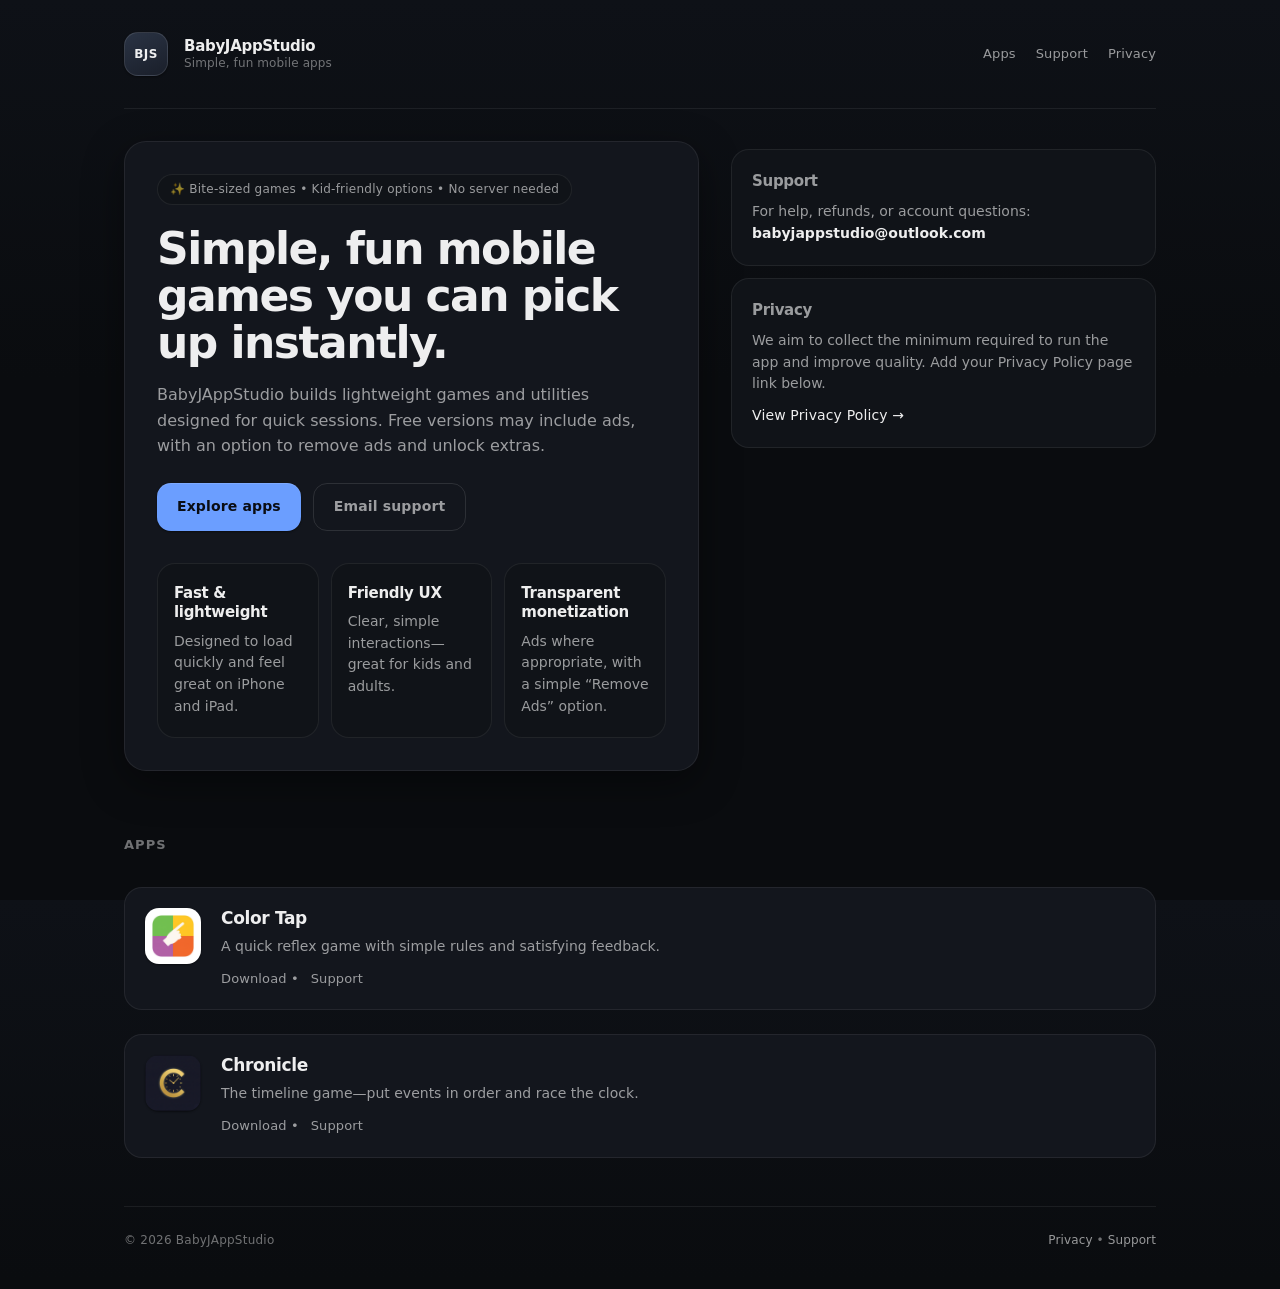
==== index.html @ b43e343b "replace home links" ====
<!doctype html>
<html lang="en">

<head>
  <!-- Google tag (gtag.js) -->
  <script async src="https://www.googletagmanager.com/gtag/js?id=G-9J7CSGJSFK"></script>
  <script>
    window.dataLayer = window.dataLayer || [];
    function gtag() { dataLayer.push(arguments); }
    gtag('js', new Date());

    gtag('config', 'G-9J7CSGJSFK');
  </script>
  <meta charset="utf-8" />
  <meta name="viewport" content="width=device-width, initial-scale=1" />
  <title>BabyJAppStudio — Simple, fun mobile games</title>
  <meta name="description"
    content="BabyJAppStudio builds simple, fun iOS games and utilities. Play, learn, and enjoy bite-sized experiences." />

  <!-- Open Graph -->
  <meta property="og:title" content="BabyJAppStudio — Simple, fun iOS games" />
  <meta property="og:description" content="Simple, fun iOS games and utilities." />
  <meta property="og:type" content="website" />

  <link rel="stylesheet" href="site.css" />
</head>

<body>
  <div class="container">
    <header>

      <a href="https://babyjappstudio.com/" class="brand">
        <div class="logo">BJS</div>
        <div>
          <div>BabyJAppStudio</div>
          <div class="small">Simple, fun mobile apps</div>
        </div>
      </a>

      <nav>
        <a href="#apps">Apps</a>
        <a href="mailto:babyjappstudio@outlook.com">Support</a>
        <a href="https://babyjappstudio.com/privacy">Privacy</a>
      </nav>
    </header>

    <main class="hero">
      <div class="hero-card">
        <div class="pill">✨ Bite-sized games • Kid-friendly options • No server needed</div>
        <h1>Simple, fun mobile games you can pick up instantly.</h1>
        <p class="subtitle">
          BabyJAppStudio builds lightweight games and utilities designed for quick sessions.
          Free versions may include ads, with an option to remove ads and unlock extras.
        </p>

        <div class="cta-row">
          <!-- Replace with your App Store developer page or a specific app link -->
          <a class="btn primary" href="#apps">Explore apps</a>
          <a class="btn" href="mailto:babyjappstudio@outlook.com">Email support</a>
        </div>

        <div class="grid" aria-label="features">
          <div class="feature">
            <h3>Fast & lightweight</h3>
            <p>Designed to load quickly and feel great on iPhone and iPad.</p>
          </div>
          <div class="feature">
            <h3>Friendly UX</h3>
            <p>Clear, simple interactions—great for kids and adults.</p>
          </div>
          <div class="feature">
            <h3>Transparent monetization</h3>
            <p>Ads where appropriate, with a simple “Remove Ads” option.</p>
          </div>
        </div>
      </div>

      <div class="side">
        <div class="mini-card" id="support">
          <h2>Support</h2>
          <p>
            For help, refunds, or account questions:
            <br />
            <a href="mailto:babyjappstudio@outlook.com"><strong>babyjappstudio@outlook.com</strong></a>
          </p>
        </div>

        <div class="mini-card" id="privacy">
          <h2>Privacy</h2>
          <p>
            We aim to collect the minimum required to run the app and improve quality.
            Add your Privacy Policy page link below.
          </p>
          <p class="small" style="margin-top:10px;">
            <a href="https://babyjappstudio.com/privacy">View Privacy Policy →</a>
          </p>
        </div>
      </div>
    </main>

    <section class="apps" id="apps">
      <h2>Apps</h2>

      <div class="app-list">
        <!-- Duplicate these blocks for each app -->
        <a href="apps/color-tap.html" class="app-link" aria-label="Color Tap — view app and download">
          <div class="app">
            <img class="app-icon" src="assets/images/color-tap-icon.png" alt="Color Tap app icon" />
            <div>
              <h3>Color Tap</h3>
              <p>A quick reflex game with simple rules and satisfying feedback.</p>
              <div class="links">
                Download <span>•</span> <a href="mailto:babyjappstudio@outlook.com">Support</a>
              </div>
            </div>
          </div>
        </a>
        <a href="apps/chronicle.html" class="app-link" aria-label="Chronicle — view app and download">
          <div class="app">
            <img class="app-icon" src="assets/images/chronicle-icon.png" alt="Chronicle app icon" />
            <div>
              <h3>Chronicle</h3>
              <p>The timeline game—put events in order and race the clock.</p>
              <div class="links">
                Download <span>•</span> <a href="mailto:babyjappstudio@outlook.com">Support</a>
              </div>
            </div>
          </div>
        </a>
    </section>

    <footer>
      <div>© <span id="year"></span> BabyJAppStudio</div>
      <div class="small">
        <a href="https://babyjappstudio.com/privacy">Privacy</a> •
        <a href="mailto:babyjappstudio@outlook.com">Support</a>
      </div>
    </footer>
  </div>

  <script>
    document.getElementById("year").textContent = new Date().getFullYear();
  </script>
</body>

</html>
---- site.css ----
/* BabyJAppStudio — shared minimal dark theme */

:root {
  --bg-base: #0a0c0f;
  --bg-top: #0e1117;
  --surface: #13161d;
  --surface-raised: #181c26;
  --surface-muted: #101318;
  --text: rgba(255, 255, 255, 0.93);
  --text-secondary: rgba(255, 255, 255, 0.58);
  --text-tertiary: rgba(255, 255, 255, 0.42);
  --border: rgba(255, 255, 255, 0.07);
  --border-strong: rgba(255, 255, 255, 0.11);
  /* Single restrained accent — calm blue */
  --accent: #6b9eff;
  --accent-dim: rgba(107, 158, 255, 0.12);
  --accent-on-accent: #0a0d14;
  --shadow-sm: 0 1px 2px rgba(0, 0, 0, 0.45);
  --shadow-md: 0 12px 40px rgba(0, 0, 0, 0.4);
  --radius-sm: 10px;
  --radius-md: 14px;
  --radius-lg: 18px;
  --radius-xl: 22px;
  --radius-pill: 999px;
  --space-1: 4px;
  --space-2: 8px;
  --space-3: 12px;
  --space-4: 16px;
  --space-5: 20px;
  --space-6: 24px;
  --space-8: 32px;
  --space-10: 40px;
  --space-12: 48px;
  --font: ui-sans-serif, system-ui, -apple-system, "Segoe UI", Roboto, Helvetica, Arial,
    "Apple Color Emoji", "Segoe UI Emoji", sans-serif;
  --ease: cubic-bezier(0.25, 0.1, 0.25, 1);
}

*,
*::before,
*::after {
  box-sizing: border-box;
}

html {
  height: 100%;
  -webkit-font-smoothing: antialiased;
  -moz-osx-font-smoothing: grayscale;
}

body {
  margin: 0;
  min-height: 100%;
  display: flex;
  flex-direction: column;
  font-family: var(--font);
  color: var(--text);
  line-height: 1.55;
  background-color: var(--bg-base);
  background-image: linear-gradient(180deg, var(--bg-top) 0%, var(--bg-base) 42%),
    radial-gradient(ellipse 100% 80% at 50% -15%, rgba(107, 158, 255, 0.06), transparent 55%);
}

a {
  color: inherit;
  text-decoration: none;
  transition: color 0.18s var(--ease), opacity 0.18s var(--ease);
}

a:hover {
  text-decoration: underline;
}

a:focus-visible {
  outline: 2px solid var(--accent);
  outline-offset: 3px;
  border-radius: 4px;
}

.container {
  max-width: 1080px;
  margin: 0 auto;
  padding: var(--space-6);
  flex: 1;
  display: flex;
  flex-direction: column;
}

@media (max-width: 520px) {
  .container {
    padding: var(--space-4) var(--space-5);
  }
}

/* Header */

header {
  display: flex;
  align-items: center;
  justify-content: space-between;
  gap: var(--space-4);
  padding: var(--space-2) 0 var(--space-8);
  border-bottom: 1px solid var(--border);
}

.brand {
  display: flex;
  align-items: center;
  gap: var(--space-4);
  font-weight: 650;
  letter-spacing: -0.02em;
  line-height: 1.25;
  transition: opacity 0.18s var(--ease);
}

.brand:hover {
  text-decoration: none;
  opacity: 0.92;
}

.brand > div > div:first-child {
  font-size: 15px;
  font-weight: 650;
  letter-spacing: -0.02em;
  color: var(--text);
}

.logo {
  width: 44px;
  height: 44px;
  border-radius: var(--radius-md);
  background: linear-gradient(155deg, #2a3344 0%, #1a1f2a 100%);
  border: 1px solid var(--border-strong);
  box-shadow: var(--shadow-sm);
  display: grid;
  place-items: center;
  font-weight: 800;
  font-size: 12px;
  letter-spacing: 0.04em;
  color: var(--text);
  flex-shrink: 0;
}

nav {
  display: flex;
  align-items: center;
  gap: var(--space-5);
  flex-wrap: wrap;
  font-size: 13px;
  font-weight: 500;
  letter-spacing: 0.01em;
}

nav a {
  color: var(--text-secondary);
  text-decoration: none;
}

nav a:hover {
  color: var(--text);
  text-decoration: none;
}

/* Home — hero */

main.hero {
  flex: 1;
  display: grid;
  grid-template-columns: 1.15fr 0.85fr;
  gap: var(--space-8);
  align-items: start;
  padding: var(--space-8) 0 var(--space-4);
}

@media (max-width: 860px) {
  main.hero {
    grid-template-columns: 1fr;
    gap: var(--space-6);
    padding-top: var(--space-6);
  }
}

.hero-card {
  background: var(--surface);
  border: 1px solid var(--border);
  border-radius: var(--radius-xl);
  padding: var(--space-8) var(--space-8) var(--space-8);
  box-shadow: var(--shadow-md);
}

@media (max-width: 520px) {
  .hero-card {
    padding: var(--space-6) var(--space-5);
  }
}

.pill {
  display: inline-flex;
  align-items: center;
  gap: var(--space-2);
  padding: 6px var(--space-3);
  border-radius: var(--radius-pill);
  border: 1px solid var(--border);
  background: var(--surface-muted);
  color: var(--text-secondary);
  font-size: 12px;
  font-weight: 500;
  letter-spacing: 0.02em;
  margin-bottom: var(--space-5);
  width: fit-content;
  line-height: 1.4;
}

.hero-card h1 {
  margin: 0 0 var(--space-4);
  font-size: clamp(2rem, 4.5vw, 2.75rem);
  line-height: 1.07;
  letter-spacing: -0.035em;
  font-weight: 650;
  max-width: 22ch;
}

.subtitle {
  margin: 0 0 var(--space-6);
  color: var(--text-secondary);
  font-size: 16px;
  line-height: 1.6;
  max-width: 52ch;
  font-weight: 400;
}

.cta-row {
  display: flex;
  gap: var(--space-3);
  flex-wrap: wrap;
  margin-top: var(--space-2);
  margin-bottom: var(--space-2);
}

.btn {
  display: inline-flex;
  align-items: center;
  justify-content: center;
  gap: var(--space-2);
  padding: 12px var(--space-5);
  border-radius: var(--radius-md);
  border: 1px solid var(--border-strong);
  background: transparent;
  color: var(--text-secondary);
  font-weight: 560;
  font-size: 14px;
  letter-spacing: 0.01em;
  cursor: pointer;
  transition: background 0.18s var(--ease), color 0.18s var(--ease), border-color 0.18s var(--ease),
    transform 0.18s var(--ease), box-shadow 0.18s var(--ease);
}

.btn:hover {
  background: var(--surface-raised);
  color: var(--text);
  border-color: var(--border-strong);
  text-decoration: none;
}

.btn.primary {
  border: none;
  background: var(--accent);
  color: var(--accent-on-accent);
  font-weight: 600;
  box-shadow: 0 1px 0 rgba(255, 255, 255, 0.12) inset, var(--shadow-sm);
}

.btn.primary:hover {
  filter: brightness(1.07);
  text-decoration: none;
  transform: translateY(-1px);
}

.btn.primary:focus-visible {
  outline-color: var(--accent);
}

.grid {
  display: grid;
  grid-template-columns: repeat(3, 1fr);
  gap: var(--space-3);
  margin-top: var(--space-8);
}

@media (max-width: 860px) {
  .grid {
    grid-template-columns: 1fr;
    gap: var(--space-3);
    margin-top: var(--space-6);
  }
}

.feature {
  border: 1px solid var(--border);
  background: var(--surface-muted);
  border-radius: var(--radius-lg);
  padding: var(--space-5) var(--space-4);
  transition: border-color 0.18s var(--ease), background 0.18s var(--ease);
}

.feature:hover {
  border-color: var(--border-strong);
  background: rgba(255, 255, 255, 0.03);
}

.feature h3 {
  margin: 0 0 var(--space-2);
  font-size: 15px;
  font-weight: 600;
  letter-spacing: -0.02em;
  color: var(--text);
  line-height: 1.3;
}

.feature p {
  margin: 0;
  color: var(--text-secondary);
  font-size: 14px;
  line-height: 1.55;
}

.side {
  display: grid;
  gap: var(--space-3);
  padding-top: var(--space-2);
}

.mini-card {
  border: 1px solid var(--border);
  background: var(--surface-muted);
  border-radius: var(--radius-lg);
  padding: var(--space-5);
  transition: border-color 0.18s var(--ease);
}

.mini-card:hover {
  border-color: var(--border-strong);
}

.mini-card h2 {
  margin: 0 0 var(--space-2);
  font-size: 15px;
  font-weight: 600;
  letter-spacing: -0.02em;
  color: var(--text-secondary);
}

.mini-card p {
  margin: 0;
  color: var(--text-secondary);
  font-size: 14px;
  line-height: 1.55;
}

.mini-card a {
  color: var(--text);
  text-underline-offset: 3px;
}

.mini-card a:hover {
  color: var(--accent);
}

/* Apps section */

section.apps {
  margin-top: var(--space-10);
  padding-top: var(--space-2);
}

.apps h2 {
  margin: 0 0 var(--space-5);
  font-size: 13px;
  font-weight: 600;
  letter-spacing: 0.08em;
  text-transform: uppercase;
  color: var(--text-tertiary);
}

.app-list {
  display: flex;
  flex-direction: column;
  align-items: stretch;
  gap: var(--space-3);
}

.app-link {
  display: block;
  color: inherit;
  text-decoration: none;
  border-radius: var(--radius-lg);
  transition: transform 0.18s var(--ease);
}

.app-link:hover {
  text-decoration: none;
}

.app-link:focus-visible {
  border-radius: var(--radius-lg);
}

.app {
  border: 1px solid var(--border);
  background: var(--surface);
  border-radius: var(--radius-lg);
  padding: var(--space-5);
  display: flex;
  gap: var(--space-5);
  align-items: flex-start;
  transition: border-color 0.18s var(--ease), background 0.18s var(--ease), box-shadow 0.18s var(--ease);
}

.app-link:hover .app {
  background: var(--surface-raised);
  border-color: var(--border-strong);
  box-shadow: var(--shadow-sm);
}

.app-icon {
  width: 56px;
  height: 56px;
  border-radius: var(--radius-md);
  object-fit: cover;
  flex: none;
  box-shadow: var(--shadow-sm);
}

.app h3 {
  margin: 0 0 6px;
  font-size: 17px;
  font-weight: 600;
  letter-spacing: -0.02em;
  line-height: 1.25;
}

.app p {
  margin: 0 0 var(--space-3);
  color: var(--text-secondary);
  font-size: 14px;
  line-height: 1.55;
  max-width: 60ch;
}

.app .links {
  display: flex;
  gap: var(--space-3);
  align-items: center;
  flex-wrap: wrap;
  color: var(--text-tertiary);
  font-size: 13px;
  font-weight: 500;
  letter-spacing: 0.01em;
}

.app .links a {
  color: var(--text-secondary);
  text-decoration: none;
}

.app .links a:hover {
  color: var(--accent);
  text-decoration: underline;
}

/* Footer */

footer {
  margin-top: var(--space-12);
  padding: var(--space-6) 0 var(--space-4);
  color: var(--text-tertiary);
  font-size: 12px;
  font-weight: 500;
  letter-spacing: 0.02em;
  border-top: 1px solid var(--border);
  display: flex;
  justify-content: space-between;
  align-items: center;
  gap: var(--space-4);
  flex-wrap: wrap;
}

footer a {
  color: var(--text-secondary);
}

footer a:hover {
  color: var(--text);
}

.small {
  font-size: 12px;
  color: var(--text-tertiary);
  font-weight: 450;
  letter-spacing: 0.01em;
}

section {
  scroll-margin-top: 88px;
}

/* Privacy page */

main:not(.hero) {
  flex: 1;
  padding: var(--space-4) 0 var(--space-10);
}

.content-card {
  max-width: min(68ch, 100%);
  margin: 0 auto;
  background: var(--surface);
  border: 1px solid var(--border);
  border-radius: var(--radius-xl);
  padding: var(--space-10) var(--space-8);
  box-shadow: var(--shadow-md);
}

@media (max-width: 640px) {
  .content-card {
    padding: var(--space-6) var(--space-5);
  }
}

.content-card h1 {
  margin: 0 0 var(--space-6);
  font-size: clamp(1.5rem, 3vw, 1.85rem);
  font-weight: 650;
  letter-spacing: -0.03em;
  line-height: 1.2;
  color: var(--text);
  padding-bottom: var(--space-5);
  border-bottom: 1px solid var(--border);
}

.content-card h2 {
  margin: var(--space-10) 0 var(--space-3);
  font-size: 1.05rem;
  font-weight: 650;
  letter-spacing: -0.02em;
  color: var(--text);
  line-height: 1.35;
}

.content-card h2:first-of-type {
  margin-top: var(--space-6);
}

.content-card p.small {
  margin-top: var(--space-5);
}

.content-card h3 {
  margin: var(--space-6) 0 var(--space-2);
  font-size: 0.95rem;
  font-weight: 600;
  letter-spacing: -0.01em;
  color: var(--text-secondary);
  line-height: 1.4;
}

.content-card p {
  margin: 0 0 var(--space-4);
  color: var(--text-secondary);
  font-size: 15px;
  line-height: 1.65;
  max-width: 65ch;
}

.content-card p + h2 {
  margin-top: var(--space-10);
}

.content-card ul {
  margin: 0 0 var(--space-5);
  padding-left: 1.35rem;
  color: var(--text-secondary);
  font-size: 15px;
  line-height: 1.65;
  max-width: 65ch;
}

.content-card li {
  margin-bottom: var(--space-2);
}

.content-card li::marker {
  color: var(--text-tertiary);
}

.content-card a {
  color: var(--accent);
  text-decoration: underline;
  text-underline-offset: 3px;
}

.content-card a:hover {
  color: #8cb4ff;
}

.content-card strong {
  color: var(--text);
  font-weight: 600;
}

.placeholder {
  padding: var(--space-6);
  border: 1px dashed var(--border-strong);
  border-radius: var(--radius-md);
  background: var(--surface-muted);
  color: var(--text-tertiary);
  font-size: 14px;
  font-style: italic;
}

/* App detail page (color-tap) */

.app-page {
  flex: 1;
  margin-top: var(--space-4);
}

.app-header {
  display: flex;
  gap: var(--space-6);
  align-items: flex-start;
  margin-bottom: var(--space-8);
}

.app-page .app-icon {
  width: 96px;
  height: 96px;
  border-radius: var(--radius-xl);
  object-fit: cover;
  flex: none;
  box-shadow: var(--shadow-md);
}

.app-page h1 {
  margin: 0 0 var(--space-2);
  font-size: clamp(1.65rem, 3vw, 2rem);
  font-weight: 650;
  letter-spacing: -0.03em;
  line-height: 1.15;
}

.app-page .tagline {
  margin: 0;
  color: var(--text-secondary);
  font-size: 16px;
  line-height: 1.55;
  max-width: 42ch;
}

.app-card {
  background: var(--surface);
  border: 1px solid var(--border);
  border-radius: var(--radius-xl);
  padding: var(--space-8);
  box-shadow: var(--shadow-md);
  margin-bottom: var(--space-6);
}

.app-card h2 {
  margin: 0 0 var(--space-4);
  font-size: 13px;
  font-weight: 600;
  letter-spacing: 0.06em;
  text-transform: uppercase;
  color: var(--text-tertiary);
}

.app-card p {
  margin: 0 0 var(--space-5);
  color: var(--text-secondary);
  font-size: 15px;
  line-height: 1.65;
  max-width: 58ch;
}

.store-links {
  display: flex;
  flex-wrap: wrap;
  gap: var(--space-3);
}

.store-btn {
  display: inline-flex;
  align-items: center;
  justify-content: center;
  gap: var(--space-3);
  min-width: 200px;
  padding: 13px var(--space-5);
  border-radius: var(--radius-md);
  border: 1px solid var(--border-strong);
  background: transparent;
  color: var(--text-secondary);
  font-weight: 560;
  font-size: 15px;
  box-sizing: border-box;
  transition: background 0.18s var(--ease), color 0.18s var(--ease), border-color 0.18s var(--ease),
    transform 0.18s var(--ease);
}

.store-btn:hover {
  background: var(--surface-raised);
  color: var(--text);
  text-decoration: none;
}

.store-btn.primary {
  border: none;
  background: var(--accent);
  color: var(--accent-on-accent);
  font-weight: 600;
  box-shadow: 0 1px 0 rgba(255, 255, 255, 0.12) inset, var(--shadow-sm);
}

.store-btn.primary:hover {
  filter: brightness(1.07);
  transform: translateY(-1px);
}

.store-btn img {
  width: 32px;
  height: 32px;
  object-fit: contain;
}

.store-btn--disabled {
  cursor: not-allowed;
  opacity: 0.55;
  pointer-events: none;
  flex-direction: column;
  align-items: flex-start;
  gap: 4px;
}

.store-btn--disabled > span:first-child {
  display: inline-flex;
  align-items: center;
  gap: var(--space-3);
}

.store-btn--disabled .coming-soon {
  font-size: 12px;
  color: var(--text-tertiary);
  font-style: italic;
  font-weight: 500;
}

.app-card .secondary-links {
  margin-top: var(--space-6);
  padding-top: var(--space-5);
  border-top: 1px solid var(--border);
  font-size: 14px;
  color: var(--text-secondary);
  line-height: 1.6;
}

.app-card .secondary-links a {
  color: var(--text-secondary);
  text-decoration: none;
  border-bottom: 1px solid transparent;
  transition: color 0.18s var(--ease), border-color 0.18s var(--ease);
}

.app-card .secondary-links a:hover {
  color: var(--accent);
  border-bottom-color: rgba(107, 158, 255, 0.4);
}

@media (prefers-reduced-motion: reduce) {
  .btn,
  .btn.primary,
  .store-btn,
  .store-btn.primary,
  .app-link,
  .feature,
  .app,
  .brand {
    transition: none;
  }

  .btn.primary:hover,
  .store-btn.primary:hover {
    transform: none;
  }
}
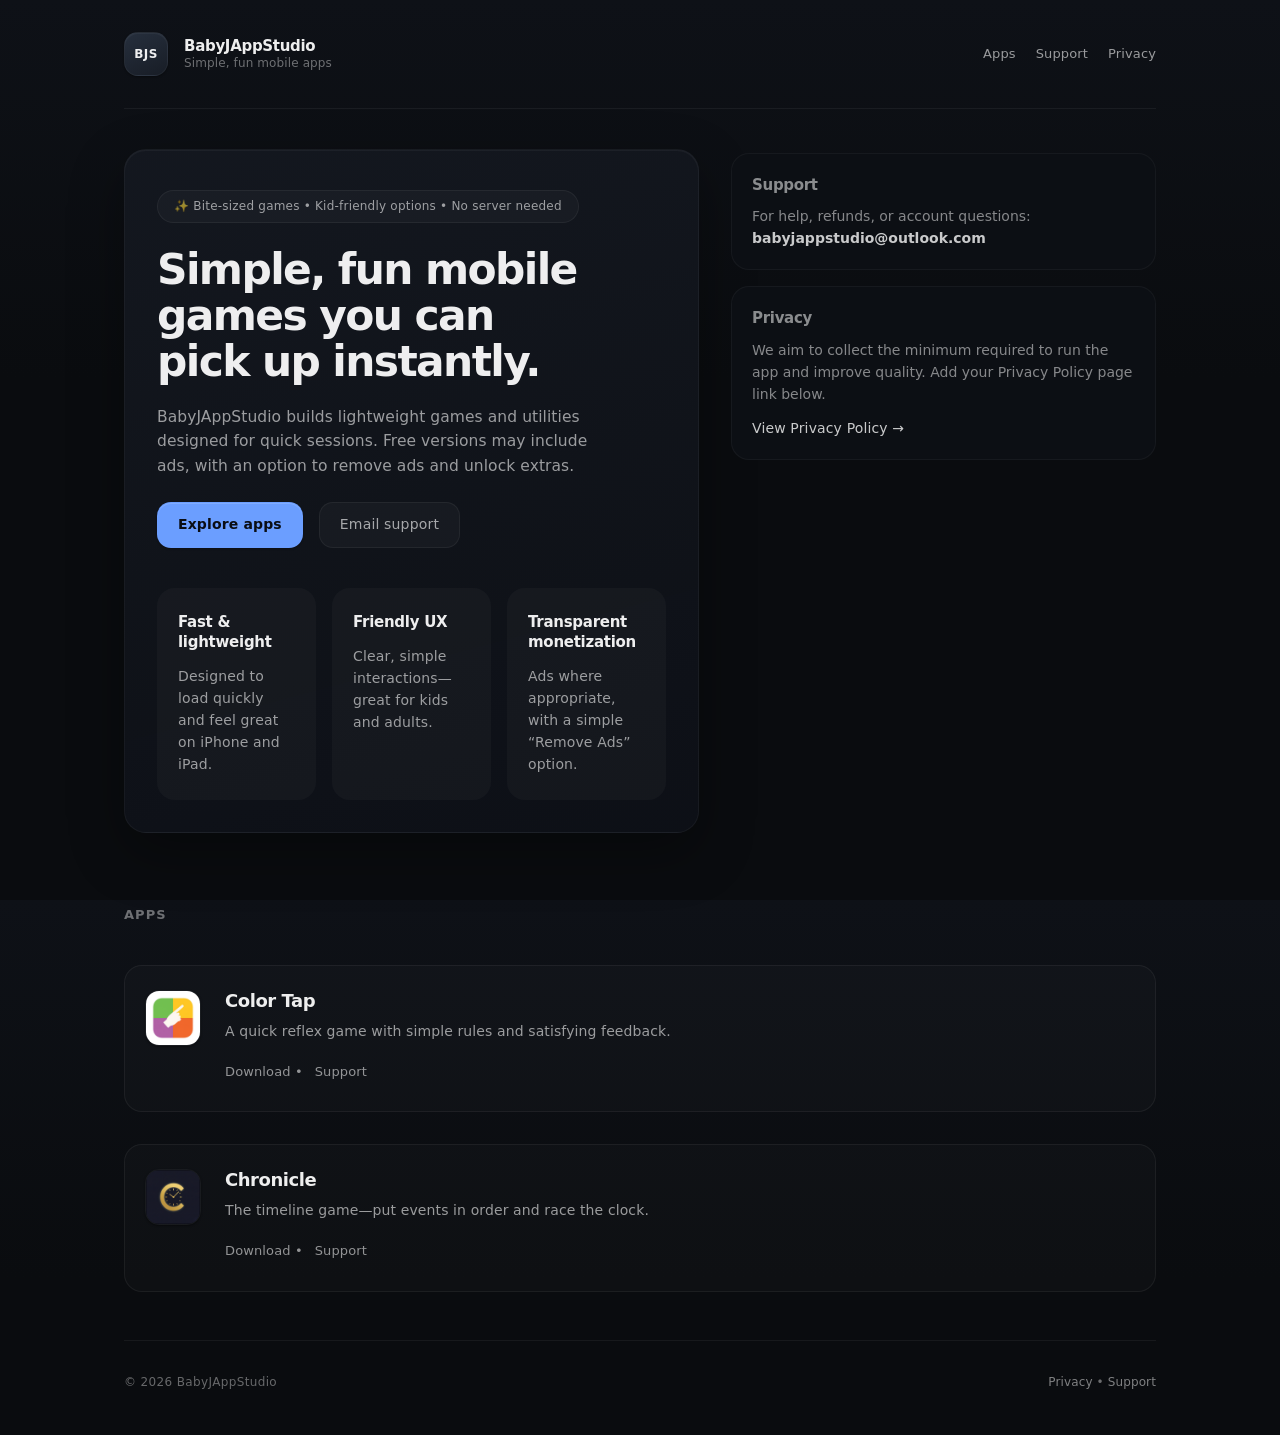
==== commit 9ed75bec: "Refactor index.html and site.css: Adjust privacy policy link styling and enhance CSS variables for i" ====
--- a/index.html
+++ b/index.html
@@ -91,7 +91,7 @@
             We aim to collect the minimum required to run the app and improve quality.
             Add your Privacy Policy page link below.
           </p>
-          <p class="small" style="margin-top:10px;">
+          <p class="small">
             <a href="https://babyjappstudio.com/privacy">View Privacy Policy →</a>
           </p>
         </div>
@@ -127,6 +127,7 @@
             </div>
           </div>
         </a>
+      </div>
     </section>
 
     <footer>
--- a/site.css
+++ b/site.css
@@ -3,20 +3,23 @@
 :root {
   --bg-base: #0a0c0f;
   --bg-top: #0e1117;
-  --surface: #13161d;
-  --surface-raised: #181c26;
-  --surface-muted: #101318;
+  --surface: #12151c;
+  --surface-raised: #171b24;
+  --surface-muted: #0e1118;
+  --surface-subtle: #0c0f14;
   --text: rgba(255, 255, 255, 0.93);
   --text-secondary: rgba(255, 255, 255, 0.58);
-  --text-tertiary: rgba(255, 255, 255, 0.42);
-  --border: rgba(255, 255, 255, 0.07);
-  --border-strong: rgba(255, 255, 255, 0.11);
+  --text-tertiary: rgba(255, 255, 255, 0.4);
+  --border: rgba(255, 255, 255, 0.045);
+  --border-strong: rgba(255, 255, 255, 0.075);
+  --border-hairline: rgba(255, 255, 255, 0.055);
   /* Single restrained accent — calm blue */
   --accent: #6b9eff;
-  --accent-dim: rgba(107, 158, 255, 0.12);
+  --accent-dim: rgba(107, 158, 255, 0.1);
   --accent-on-accent: #0a0d14;
-  --shadow-sm: 0 1px 2px rgba(0, 0, 0, 0.45);
-  --shadow-md: 0 12px 40px rgba(0, 0, 0, 0.4);
+  --shadow-sm: 0 1px 2px rgba(0, 0, 0, 0.38);
+  --shadow-md: 0 20px 56px rgba(0, 0, 0, 0.32);
+  --shadow-inset-top: inset 0 1px 0 rgba(255, 255, 255, 0.045);
   --radius-sm: 10px;
   --radius-md: 14px;
   --radius-lg: 18px;
@@ -64,7 +67,8 @@
 a {
   color: inherit;
   text-decoration: none;
-  transition: color 0.18s var(--ease), opacity 0.18s var(--ease);
+  transition: color 0.16s var(--ease), opacity 0.16s var(--ease), border-color 0.16s var(--ease),
+    background-color 0.16s var(--ease), box-shadow 0.16s var(--ease), transform 0.16s var(--ease);
 }
 
 a:hover {
@@ -100,7 +104,7 @@
   justify-content: space-between;
   gap: var(--space-4);
   padding: var(--space-2) 0 var(--space-8);
-  border-bottom: 1px solid var(--border);
+  border-bottom: 1px solid var(--border-hairline);
 }
 
 .brand {
@@ -129,9 +133,9 @@
   width: 44px;
   height: 44px;
   border-radius: var(--radius-md);
-  background: linear-gradient(155deg, #2a3344 0%, #1a1f2a 100%);
-  border: 1px solid var(--border-strong);
-  box-shadow: var(--shadow-sm);
+  background: linear-gradient(155deg, #262f3d 0%, #181d26 100%);
+  border: 1px solid var(--border);
+  box-shadow: var(--shadow-sm), var(--shadow-inset-top);
   display: grid;
   place-items: center;
   font-weight: 800;
@@ -154,6 +158,8 @@
 nav a {
   color: var(--text-secondary);
   text-decoration: none;
+  padding: 4px 0;
+  border-radius: 4px;
 }
 
 nav a:hover {
@@ -169,28 +175,28 @@
   grid-template-columns: 1.15fr 0.85fr;
   gap: var(--space-8);
   align-items: start;
-  padding: var(--space-8) 0 var(--space-4);
+  padding: var(--space-10) 0 var(--space-6);
 }
 
 @media (max-width: 860px) {
   main.hero {
     grid-template-columns: 1fr;
     gap: var(--space-6);
-    padding-top: var(--space-6);
+    padding-top: var(--space-8);
   }
 }
 
 .hero-card {
-  background: var(--surface);
+  background: linear-gradient(165deg, rgba(20, 24, 32, 0.97) 0%, rgba(14, 17, 23, 0.92) 100%);
   border: 1px solid var(--border);
   border-radius: var(--radius-xl);
-  padding: var(--space-8) var(--space-8) var(--space-8);
-  box-shadow: var(--shadow-md);
+  padding: var(--space-10) var(--space-8) var(--space-8);
+  box-shadow: var(--shadow-md), var(--shadow-inset-top);
 }
 
 @media (max-width: 520px) {
   .hero-card {
-    padding: var(--space-6) var(--space-5);
+    padding: var(--space-8) var(--space-6) var(--space-6);
   }
 }
 
@@ -198,43 +204,45 @@
   display: inline-flex;
   align-items: center;
   gap: var(--space-2);
-  padding: 6px var(--space-3);
+  padding: 7px var(--space-4);
   border-radius: var(--radius-pill);
-  border: 1px solid var(--border);
-  background: var(--surface-muted);
+  border: 1px solid var(--border-hairline);
+  background: rgba(255, 255, 255, 0.028);
   color: var(--text-secondary);
   font-size: 12px;
   font-weight: 500;
-  letter-spacing: 0.02em;
-  margin-bottom: var(--space-5);
+  letter-spacing: 0.018em;
+  margin-bottom: var(--space-6);
   width: fit-content;
-  line-height: 1.4;
+  line-height: 1.45;
 }
 
 .hero-card h1 {
-  margin: 0 0 var(--space-4);
-  font-size: clamp(2rem, 4.5vw, 2.75rem);
-  line-height: 1.07;
-  letter-spacing: -0.035em;
+  margin: 0 0 var(--space-5);
+  font-size: clamp(1.95rem, 4.2vw, 2.65rem);
+  line-height: 1.08;
+  letter-spacing: -0.038em;
   font-weight: 650;
-  max-width: 22ch;
+  max-width: 18ch;
+  text-wrap: balance;
 }
 
 .subtitle {
   margin: 0 0 var(--space-6);
   color: var(--text-secondary);
-  font-size: 16px;
-  line-height: 1.6;
-  max-width: 52ch;
+  font-size: 15.5px;
+  line-height: 1.58;
+  max-width: 44ch;
   font-weight: 400;
+  letter-spacing: 0.005em;
 }
 
 .cta-row {
   display: flex;
-  gap: var(--space-3);
+  gap: var(--space-4);
   flex-wrap: wrap;
-  margin-top: var(--space-2);
-  margin-bottom: var(--space-2);
+  margin-top: var(--space-1);
+  margin-bottom: var(--space-1);
 }
 
 .btn {
@@ -242,38 +250,42 @@
   align-items: center;
   justify-content: center;
   gap: var(--space-2);
-  padding: 12px var(--space-5);
+  padding: 11px var(--space-5);
   border-radius: var(--radius-md);
-  border: 1px solid var(--border-strong);
-  background: transparent;
-  color: var(--text-secondary);
-  font-weight: 560;
+  border: 1px solid var(--border-hairline);
+  background: rgba(255, 255, 255, 0.03);
+  color: rgba(255, 255, 255, 0.62);
+  font-weight: 520;
   font-size: 14px;
-  letter-spacing: 0.01em;
+  letter-spacing: 0.012em;
   cursor: pointer;
-  transition: background 0.18s var(--ease), color 0.18s var(--ease), border-color 0.18s var(--ease),
-    transform 0.18s var(--ease), box-shadow 0.18s var(--ease);
+  transition: background 0.16s var(--ease), color 0.16s var(--ease), border-color 0.16s var(--ease),
+    box-shadow 0.16s var(--ease);
 }
 
 .btn:hover {
-  background: var(--surface-raised);
+  background: rgba(255, 255, 255, 0.055);
   color: var(--text);
   border-color: var(--border-strong);
   text-decoration: none;
 }
 
 .btn.primary {
-  border: none;
+  border: 1px solid transparent;
   background: var(--accent);
   color: var(--accent-on-accent);
   font-weight: 600;
-  box-shadow: 0 1px 0 rgba(255, 255, 255, 0.12) inset, var(--shadow-sm);
+  letter-spacing: 0.01em;
+  box-shadow: 0 1px 0 rgba(255, 255, 255, 0.14) inset, 0 1px 2px rgba(0, 0, 0, 0.25);
 }
 
 .btn.primary:hover {
-  filter: brightness(1.07);
-  text-decoration: none;
-  transform: translateY(-1px);
+  filter: brightness(1.06);
+  text-decoration: none;
+}
+
+.btn.primary:active {
+  filter: brightness(0.98);
 }
 
 .btn.primary:focus-visible {
@@ -283,63 +295,65 @@
 .grid {
   display: grid;
   grid-template-columns: repeat(3, 1fr);
-  gap: var(--space-3);
-  margin-top: var(--space-8);
+  gap: var(--space-4);
+  margin-top: var(--space-10);
 }
 
 @media (max-width: 860px) {
   .grid {
     grid-template-columns: 1fr;
     gap: var(--space-3);
-    margin-top: var(--space-6);
+    margin-top: var(--space-8);
   }
 }
 
 .feature {
-  border: 1px solid var(--border);
-  background: var(--surface-muted);
+  border: 1px solid transparent;
+  background: rgba(255, 255, 255, 0.028);
   border-radius: var(--radius-lg);
-  padding: var(--space-5) var(--space-4);
-  transition: border-color 0.18s var(--ease), background 0.18s var(--ease);
+  padding: var(--space-6) var(--space-5);
+  transition: background 0.16s var(--ease), border-color 0.16s var(--ease);
 }
 
 .feature:hover {
-  border-color: var(--border-strong);
-  background: rgba(255, 255, 255, 0.03);
+  border-color: var(--border);
+  background: rgba(255, 255, 255, 0.04);
 }
 
 .feature h3 {
-  margin: 0 0 var(--space-2);
+  margin: 0 0 var(--space-3);
   font-size: 15px;
   font-weight: 600;
-  letter-spacing: -0.02em;
-  color: var(--text);
-  line-height: 1.3;
+  letter-spacing: -0.018em;
+  color: var(--text);
+  line-height: 1.32;
 }
 
 .feature p {
   margin: 0;
   color: var(--text-secondary);
   font-size: 14px;
-  line-height: 1.55;
+  line-height: 1.58;
+  letter-spacing: 0.01em;
 }
 
 .side {
   display: grid;
-  gap: var(--space-3);
-  padding-top: var(--space-2);
+  gap: var(--space-4);
+  padding-top: var(--space-1);
 }
 
 .mini-card {
   border: 1px solid var(--border);
-  background: var(--surface-muted);
+  background: var(--surface-subtle);
   border-radius: var(--radius-lg);
-  padding: var(--space-5);
-  transition: border-color 0.18s var(--ease);
+  padding: var(--space-5) var(--space-5);
+  transition: background 0.16s var(--ease), border-color 0.16s var(--ease);
 }
 
 .mini-card:hover {
-  border-color: var(--border-strong);
+  border-color: var(--border-hairline);
+  background: rgba(255, 255, 255, 0.02);
 }
 
 .mini-card h2 {
@@ -347,18 +361,22 @@
   font-size: 15px;
   font-weight: 600;
   letter-spacing: -0.02em;
-  color: var(--text-secondary);
+  color: rgba(255, 255, 255, 0.52);
 }
 
 .mini-card p {
   margin: 0;
-  color: var(--text-secondary);
+  color: rgba(255, 255, 255, 0.5);
   font-size: 14px;
-  line-height: 1.55;
+  line-height: 1.58;
+}
+
+.mini-card p.small {
+  margin-top: var(--space-3);
 }
 
 .mini-card a {
-  color: var(--text);
+  color: rgba(255, 255, 255, 0.78);
   text-underline-offset: 3px;
 }
 
@@ -369,12 +387,12 @@
 /* Apps section */
 
 section.apps {
-  margin-top: var(--space-10);
-  padding-top: var(--space-2);
+  margin-top: var(--space-12);
+  padding-top: 0;
 }
 
 .apps h2 {
-  margin: 0 0 var(--space-5);
+  margin: 0 0 var(--space-6);
   font-size: 13px;
   font-weight: 600;
   letter-spacing: 0.08em;
@@ -386,40 +404,41 @@
   display: flex;
   flex-direction: column;
   align-items: stretch;
-  gap: var(--space-3);
+  gap: var(--space-4);
 }
 
 .app-link {
   display: block;
   color: inherit;
   text-decoration: none;
+  border-radius: calc(var(--radius-lg) + 2px);
+  transition: transform 0.16s var(--ease);
+}
+
+.app-link:hover {
+  text-decoration: none;
+  transform: translateY(-1px);
+}
+
+.app-link:focus-visible {
+  border-radius: calc(var(--radius-lg) + 2px);
+}
+
+.app {
+  border: 1px solid var(--border-hairline);
+  background: rgba(255, 255, 255, 0.02);
   border-radius: var(--radius-lg);
-  transition: transform 0.18s var(--ease);
-}
-
-.app-link:hover {
-  text-decoration: none;
-}
-
-.app-link:focus-visible {
-  border-radius: var(--radius-lg);
-}
-
-.app {
-  border: 1px solid var(--border);
-  background: var(--surface);
-  border-radius: var(--radius-lg);
-  padding: var(--space-5);
-  display: flex;
-  gap: var(--space-5);
+  padding: var(--space-6) var(--space-5);
+  display: flex;
+  gap: var(--space-6);
   align-items: flex-start;
-  transition: border-color 0.18s var(--ease), background 0.18s var(--ease), box-shadow 0.18s var(--ease);
+  transition: border-color 0.16s var(--ease), background 0.16s var(--ease), box-shadow 0.16s var(--ease);
 }
 
 .app-link:hover .app {
-  background: var(--surface-raised);
-  border-color: var(--border-strong);
-  box-shadow: var(--shadow-sm);
+  background: rgba(255, 255, 255, 0.045);
+  border-color: var(--border);
+  box-shadow: 0 8px 28px rgba(0, 0, 0, 0.22);
 }
 
 .app-icon {
@@ -428,23 +447,26 @@
   border-radius: var(--radius-md);
   object-fit: cover;
   flex: none;
-  box-shadow: var(--shadow-sm);
+  box-shadow: var(--shadow-sm), var(--shadow-inset-top);
+  border: 1px solid var(--border);
 }
 
 .app h3 {
-  margin: 0 0 6px;
-  font-size: 17px;
-  font-weight: 600;
-  letter-spacing: -0.02em;
-  line-height: 1.25;
+  margin: 0 0 var(--space-2);
+  font-size: 18px;
+  font-weight: 650;
+  letter-spacing: -0.025em;
+  line-height: 1.22;
+  color: var(--text);
 }
 
 .app p {
-  margin: 0 0 var(--space-3);
+  margin: 0 0 var(--space-4);
   color: var(--text-secondary);
   font-size: 14px;
-  line-height: 1.55;
-  max-width: 60ch;
+  line-height: 1.58;
+  max-width: 56ch;
+  letter-spacing: 0.008em;
 }
 
 .app .links {
@@ -459,38 +481,44 @@
 }
 
 .app .links a {
-  color: var(--text-secondary);
-  text-decoration: none;
+  color: rgba(255, 255, 255, 0.55);
+  text-decoration: none;
+  font-size: 13px;
+  font-weight: 500;
+  padding: 4px 0;
+  border-bottom: 1px solid transparent;
+  transition: color 0.16s var(--ease), border-color 0.16s var(--ease);
 }
 
 .app .links a:hover {
   color: var(--accent);
-  text-decoration: underline;
+  text-decoration: none;
+  border-bottom-color: rgba(107, 158, 255, 0.35);
 }
 
 /* Footer */
 
 footer {
   margin-top: var(--space-12);
-  padding: var(--space-6) 0 var(--space-4);
-  color: var(--text-tertiary);
+  padding: var(--space-8) 0 var(--space-5);
+  color: rgba(255, 255, 255, 0.38);
   font-size: 12px;
   font-weight: 500;
-  letter-spacing: 0.02em;
-  border-top: 1px solid var(--border);
+  letter-spacing: 0.03em;
+  border-top: 1px solid var(--border-hairline);
   display: flex;
   justify-content: space-between;
   align-items: center;
-  gap: var(--space-4);
+  gap: var(--space-5);
   flex-wrap: wrap;
 }
 
 footer a {
-  color: var(--text-secondary);
+  color: rgba(255, 255, 255, 0.48);
 }
 
 footer a:hover {
-  color: var(--text);
+  color: rgba(255, 255, 255, 0.72);
 }
 
 .small {
@@ -508,85 +536,91 @@
 
 main:not(.hero) {
   flex: 1;
-  padding: var(--space-4) 0 var(--space-10);
+  padding: var(--space-6) 0 var(--space-12);
 }
 
 .content-card {
-  max-width: min(68ch, 100%);
+  max-width: min(58ch, 100%);
   margin: 0 auto;
-  background: var(--surface);
+  background: linear-gradient(180deg, rgba(18, 21, 28, 0.96) 0%, rgba(14, 17, 22, 0.94) 100%);
   border: 1px solid var(--border);
   border-radius: var(--radius-xl);
-  padding: var(--space-10) var(--space-8);
-  box-shadow: var(--shadow-md);
+  padding: var(--space-12) var(--space-8);
+  box-shadow: var(--shadow-md), var(--shadow-inset-top);
 }
 
 @media (max-width: 640px) {
   .content-card {
-    padding: var(--space-6) var(--space-5);
+    padding: var(--space-8) var(--space-5);
   }
 }
 
 .content-card h1 {
+  margin: 0 0 var(--space-8);
+  font-size: clamp(1.45rem, 2.8vw, 1.75rem);
+  font-weight: 650;
+  letter-spacing: -0.032em;
+  line-height: 1.22;
+  color: var(--text);
+  padding-bottom: var(--space-6);
+  border-bottom: 1px solid var(--border-hairline);
+}
+
+.content-card h2 {
+  margin: var(--space-12) 0 var(--space-4);
+  font-size: 1.02rem;
+  font-weight: 650;
+  letter-spacing: -0.022em;
+  color: var(--text);
+  line-height: 1.38;
+}
+
+.content-card h2:first-of-type {
+  margin-top: var(--space-8);
+}
+
+.content-card p.small {
+  margin-top: var(--space-6);
+}
+
+.content-card h3 {
+  margin: var(--space-8) 0 var(--space-3);
+  font-size: 0.94rem;
+  font-weight: 600;
+  letter-spacing: -0.012em;
+  color: rgba(255, 255, 255, 0.62);
+  line-height: 1.42;
+}
+
+.content-card p {
+  margin: 0 0 var(--space-5);
+  color: rgba(255, 255, 255, 0.56);
+  font-size: 15px;
+  line-height: 1.68;
+  max-width: 58ch;
+}
+
+.content-card p + h2 {
+  margin-top: var(--space-12);
+}
+
+.content-card ul {
   margin: 0 0 var(--space-6);
-  font-size: clamp(1.5rem, 3vw, 1.85rem);
-  font-weight: 650;
-  letter-spacing: -0.03em;
-  line-height: 1.2;
-  color: var(--text);
-  padding-bottom: var(--space-5);
-  border-bottom: 1px solid var(--border);
-}
-
-.content-card h2 {
-  margin: var(--space-10) 0 var(--space-3);
-  font-size: 1.05rem;
-  font-weight: 650;
-  letter-spacing: -0.02em;
-  color: var(--text);
-  line-height: 1.35;
-}
-
-.content-card h2:first-of-type {
-  margin-top: var(--space-6);
-}
-
-.content-card p.small {
-  margin-top: var(--space-5);
-}
-
-.content-card h3 {
-  margin: var(--space-6) 0 var(--space-2);
-  font-size: 0.95rem;
-  font-weight: 600;
-  letter-spacing: -0.01em;
-  color: var(--text-secondary);
-  line-height: 1.4;
-}
-
-.content-card p {
-  margin: 0 0 var(--space-4);
-  color: var(--text-secondary);
+  padding-left: 1.25rem;
+  color: rgba(255, 255, 255, 0.56);
   font-size: 15px;
-  line-height: 1.65;
-  max-width: 65ch;
-}
-
-.content-card p + h2 {
-  margin-top: var(--space-10);
-}
-
-.content-card ul {
-  margin: 0 0 var(--space-5);
-  padding-left: 1.35rem;
-  color: var(--text-secondary);
-  font-size: 15px;
-  line-height: 1.65;
-  max-width: 65ch;
+  line-height: 1.68;
+  max-width: 58ch;
 }
 
 .content-card li {
-  margin-bottom: var(--space-2);
+  margin-bottom: var(--space-3);
+}
+
+.content-card ul ul {
+  margin-top: var(--space-3);
+  margin-bottom: var(--space-3);
+  padding-left: 1.15rem;
 }
 
 .content-card li::marker {
@@ -610,9 +644,9 @@
 
 .placeholder {
   padding: var(--space-6);
-  border: 1px dashed var(--border-strong);
+  border: 1px dashed var(--border);
   border-radius: var(--radius-md);
-  background: var(--surface-muted);
+  background: rgba(255, 255, 255, 0.02);
   color: var(--text-tertiary);
   font-size: 14px;
   font-style: italic;
@@ -658,11 +692,11 @@
 }
 
 .app-card {
-  background: var(--surface);
+  background: linear-gradient(165deg, rgba(20, 24, 32, 0.96) 0%, rgba(14, 17, 23, 0.94) 100%);
   border: 1px solid var(--border);
   border-radius: var(--radius-xl);
   padding: var(--space-8);
-  box-shadow: var(--shadow-md);
+  box-shadow: var(--shadow-md), var(--shadow-inset-top);
   margin-bottom: var(--space-6);
 }
 
@@ -697,33 +731,32 @@
   min-width: 200px;
   padding: 13px var(--space-5);
   border-radius: var(--radius-md);
-  border: 1px solid var(--border-strong);
-  background: transparent;
-  color: var(--text-secondary);
-  font-weight: 560;
+  border: 1px solid var(--border-hairline);
+  background: rgba(255, 255, 255, 0.03);
+  color: rgba(255, 255, 255, 0.62);
+  font-weight: 520;
   font-size: 15px;
   box-sizing: border-box;
-  transition: background 0.18s var(--ease), color 0.18s var(--ease), border-color 0.18s var(--ease),
-    transform 0.18s var(--ease);
+  transition: background 0.16s var(--ease), color 0.16s var(--ease), border-color 0.16s var(--ease);
 }
 
 .store-btn:hover {
-  background: var(--surface-raised);
-  color: var(--text);
+  background: rgba(255, 255, 255, 0.055);
+  color: var(--text);
+  border-color: var(--border-strong);
   text-decoration: none;
 }
 
 .store-btn.primary {
-  border: none;
+  border: 1px solid transparent;
   background: var(--accent);
   color: var(--accent-on-accent);
   font-weight: 600;
-  box-shadow: 0 1px 0 rgba(255, 255, 255, 0.12) inset, var(--shadow-sm);
+  box-shadow: 0 1px 0 rgba(255, 255, 255, 0.14) inset, 0 1px 2px rgba(0, 0, 0, 0.25);
 }
 
 .store-btn.primary:hover {
-  filter: brightness(1.07);
-  transform: translateY(-1px);
+  filter: brightness(1.06);
 }
 
 .store-btn img {
@@ -757,7 +790,7 @@
 .app-card .secondary-links {
   margin-top: var(--space-6);
   padding-top: var(--space-5);
-  border-top: 1px solid var(--border);
+  border-top: 1px solid var(--border-hairline);
   font-size: 14px;
   color: var(--text-secondary);
   line-height: 1.6;
@@ -776,6 +809,7 @@
 }
 
 @media (prefers-reduced-motion: reduce) {
+  a,
   .btn,
   .btn.primary,
   .store-btn,
@@ -783,12 +817,12 @@
   .app-link,
   .feature,
   .app,
-  .brand {
+  .brand,
+  .mini-card {
     transition: none;
   }
 
-  .btn.primary:hover,
-  .store-btn.primary:hover {
+  .app-link:hover {
     transform: none;
   }
 }
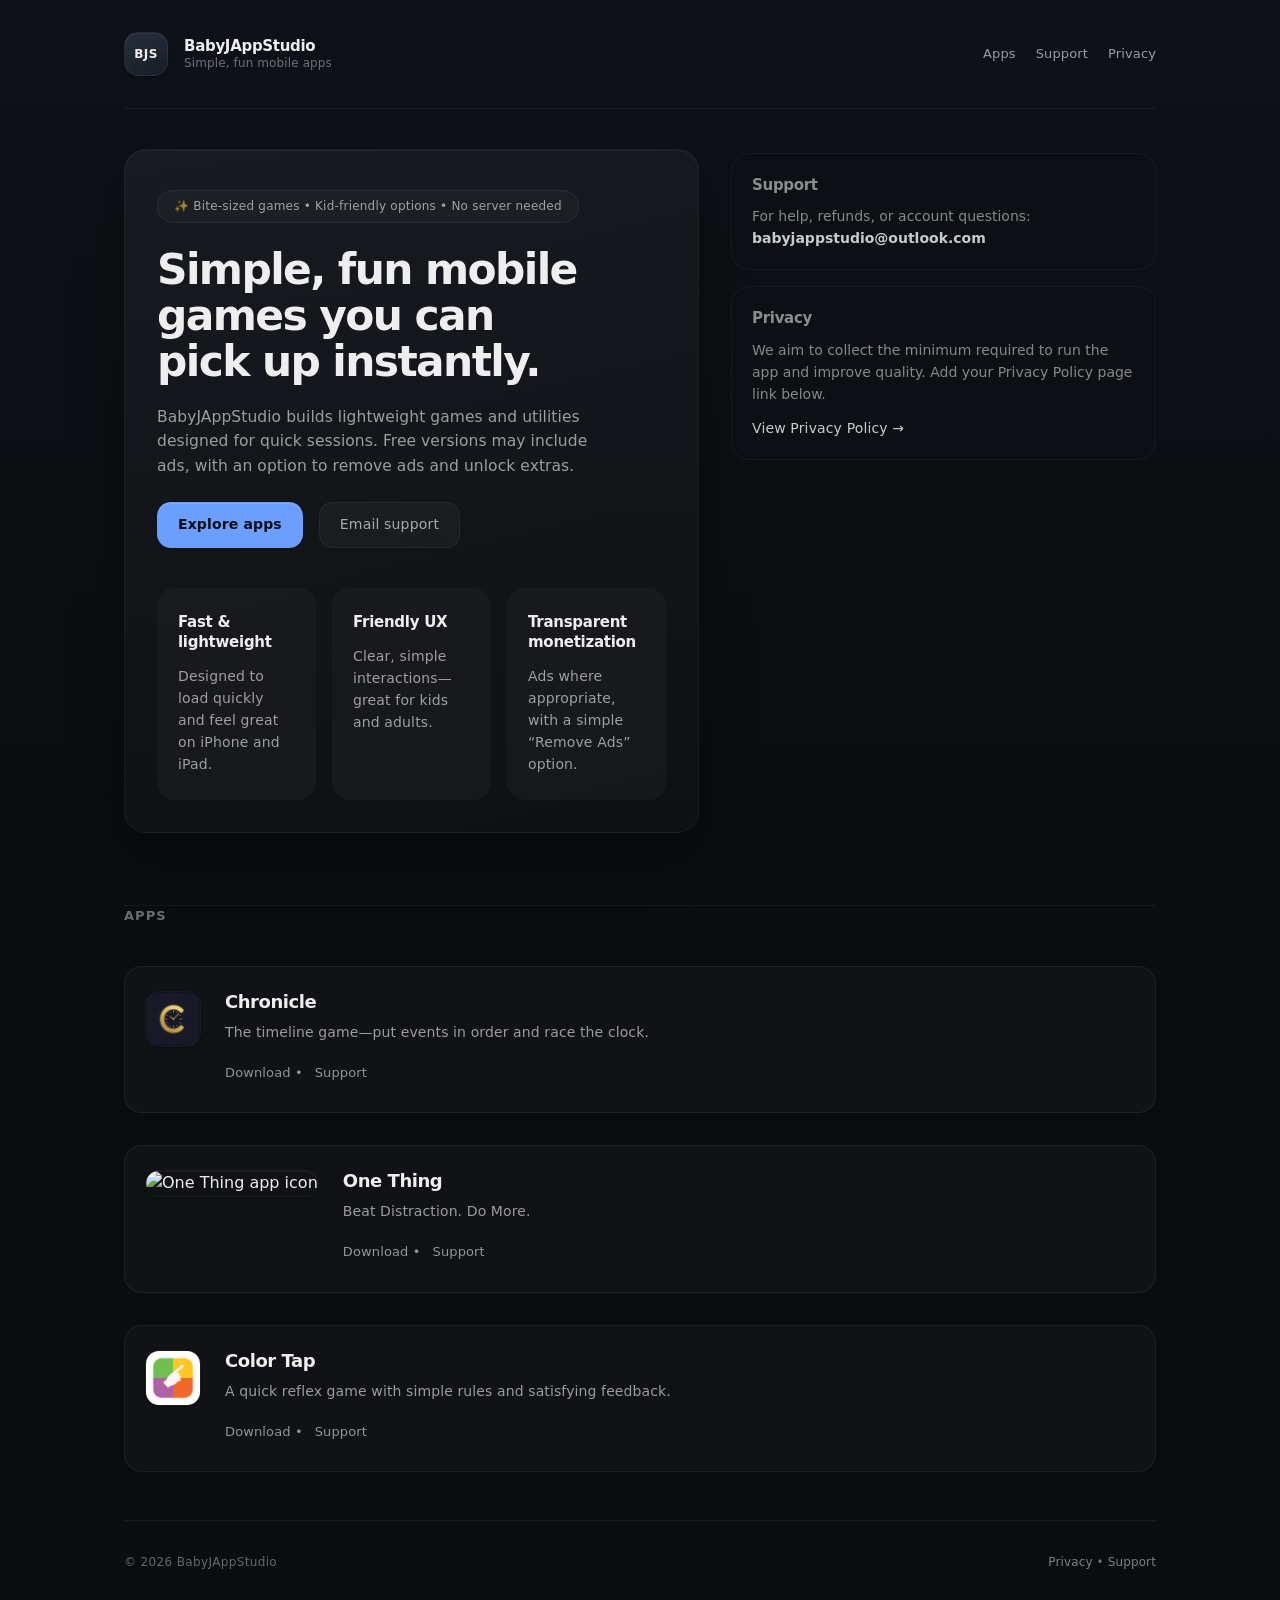
==== commit 52390adc: "Update index.html: Replace app links and details for "Chronicle" and "One Thing", and restore "Color" ====
--- a/index.html
+++ b/index.html
@@ -103,24 +103,36 @@
 
       <div class="app-list">
         <!-- Duplicate these blocks for each app -->
+        <a href="apps/chronicle.html" class="app-link" aria-label="Chronicle — view app and download">
+          <div class="app">
+            <img class="app-icon" src="assets/images/chronicle-icon.png" alt="Chronicle app icon" />
+            <div>
+              <h3>Chronicle</h3>
+              <p>The timeline game—put events in order and race the clock.</p>
+              <div class="links">
+                Download <span>•</span> <a href="mailto:babyjappstudio@outlook.com">Support</a>
+              </div>
+            </div>
+          </div>
+        </a>
+        <a href="apps/one-thing.html" class="app-link" aria-label="One Thing — view app and download">
+          <div class="app">
+            <img class="app-icon" src="assets/images/one-thing.png" alt="One Thing app icon" />
+            <div>
+              <h3>One Thing</h3>
+              <p>Beat Distraction. Do More.</p>
+              <div class="links">
+                Download <span>•</span> <a href="mailto:babyjappstudio@outlook.com">Support</a>
+              </div>
+            </div>
+          </div>
+        </a>
         <a href="apps/color-tap.html" class="app-link" aria-label="Color Tap — view app and download">
           <div class="app">
             <img class="app-icon" src="assets/images/color-tap-icon.png" alt="Color Tap app icon" />
             <div>
               <h3>Color Tap</h3>
               <p>A quick reflex game with simple rules and satisfying feedback.</p>
-              <div class="links">
-                Download <span>•</span> <a href="mailto:babyjappstudio@outlook.com">Support</a>
-              </div>
-            </div>
-          </div>
-        </a>
-        <a href="apps/chronicle.html" class="app-link" aria-label="Chronicle — view app and download">
-          <div class="app">
-            <img class="app-icon" src="assets/images/chronicle-icon.png" alt="Chronicle app icon" />
-            <div>
-              <h3>Chronicle</h3>
-              <p>The timeline game—put events in order and race the clock.</p>
               <div class="links">
                 Download <span>•</span> <a href="mailto:babyjappstudio@outlook.com">Support</a>
               </div>
--- a/site.css
+++ b/site.css
@@ -49,19 +49,26 @@
   height: 100%;
   -webkit-font-smoothing: antialiased;
   -moz-osx-font-smoothing: grayscale;
+  /* Solid fallback so there is never a tonal gap beside the viewport-fixed body layer */
+  background-color: var(--bg-base);
 }
 
 body {
   margin: 0;
   min-height: 100%;
+  min-height: 100dvh;
   display: flex;
   flex-direction: column;
   font-family: var(--font);
   color: var(--text);
   line-height: 1.55;
+  /* Single continuous canvas: gradient is tied to the viewport, not document length */
   background-color: var(--bg-base);
-  background-image: linear-gradient(180deg, var(--bg-top) 0%, var(--bg-base) 42%),
-    radial-gradient(ellipse 100% 80% at 50% -15%, rgba(107, 158, 255, 0.06), transparent 55%);
+  background-image: linear-gradient(180deg, var(--bg-top) 0%, var(--bg-base) 100%),
+    radial-gradient(ellipse 100% 80% at 50% -15%, rgba(107, 158, 255, 0.055), transparent 55%);
+  background-attachment: fixed;
+  background-repeat: no-repeat;
+  background-size: 100% 100%;
 }
 
 a {
@@ -187,7 +194,12 @@
 }
 
 .hero-card {
-  background: linear-gradient(165deg, rgba(20, 24, 32, 0.97) 0%, rgba(14, 17, 23, 0.92) 100%);
+  /* Slightly elevated surface only—stays close to page tone so no “second background” seam */
+  background: linear-gradient(
+    165deg,
+    rgba(255, 255, 255, 0.045) 0%,
+    rgba(255, 255, 255, 0.018) 100%
+  );
   border: 1px solid var(--border);
   border-radius: var(--radius-xl);
   padding: var(--space-10) var(--space-8) var(--space-8);
@@ -389,6 +401,9 @@
 section.apps {
   margin-top: var(--space-12);
   padding-top: 0;
+  background: transparent;
+  /* Subtle separation from hero without a different section fill */
+  border-top: 1px solid var(--border-hairline);
 }
 
 .apps h2 {
@@ -426,7 +441,8 @@
 
 .app {
   border: 1px solid var(--border-hairline);
-  background: rgba(255, 255, 255, 0.02);
+  /* Match page luminance—cards read as floating rows, not a darker band */
+  background: rgba(255, 255, 255, 0.028);
   border-radius: var(--radius-lg);
   padding: var(--space-6) var(--space-5);
   display: flex;
@@ -436,7 +452,7 @@
 }
 
 .app-link:hover .app {
-  background: rgba(255, 255, 255, 0.045);
+  background: rgba(255, 255, 255, 0.05);
   border-color: var(--border);
   box-shadow: 0 8px 28px rgba(0, 0, 0, 0.22);
 }
@@ -809,6 +825,18 @@
 }
 
 @media (prefers-reduced-motion: reduce) {
+  /* Avoid scroll-linked luminance bands: uniform base + soft top glow only */
+  body {
+    background-attachment: scroll;
+    background-color: var(--bg-base);
+    background-image: radial-gradient(
+      ellipse 100% 80% at 50% -15%,
+      rgba(107, 158, 255, 0.04),
+      transparent 55%
+    );
+    background-size: auto;
+  }
+
   a,
   .btn,
   .btn.primary,
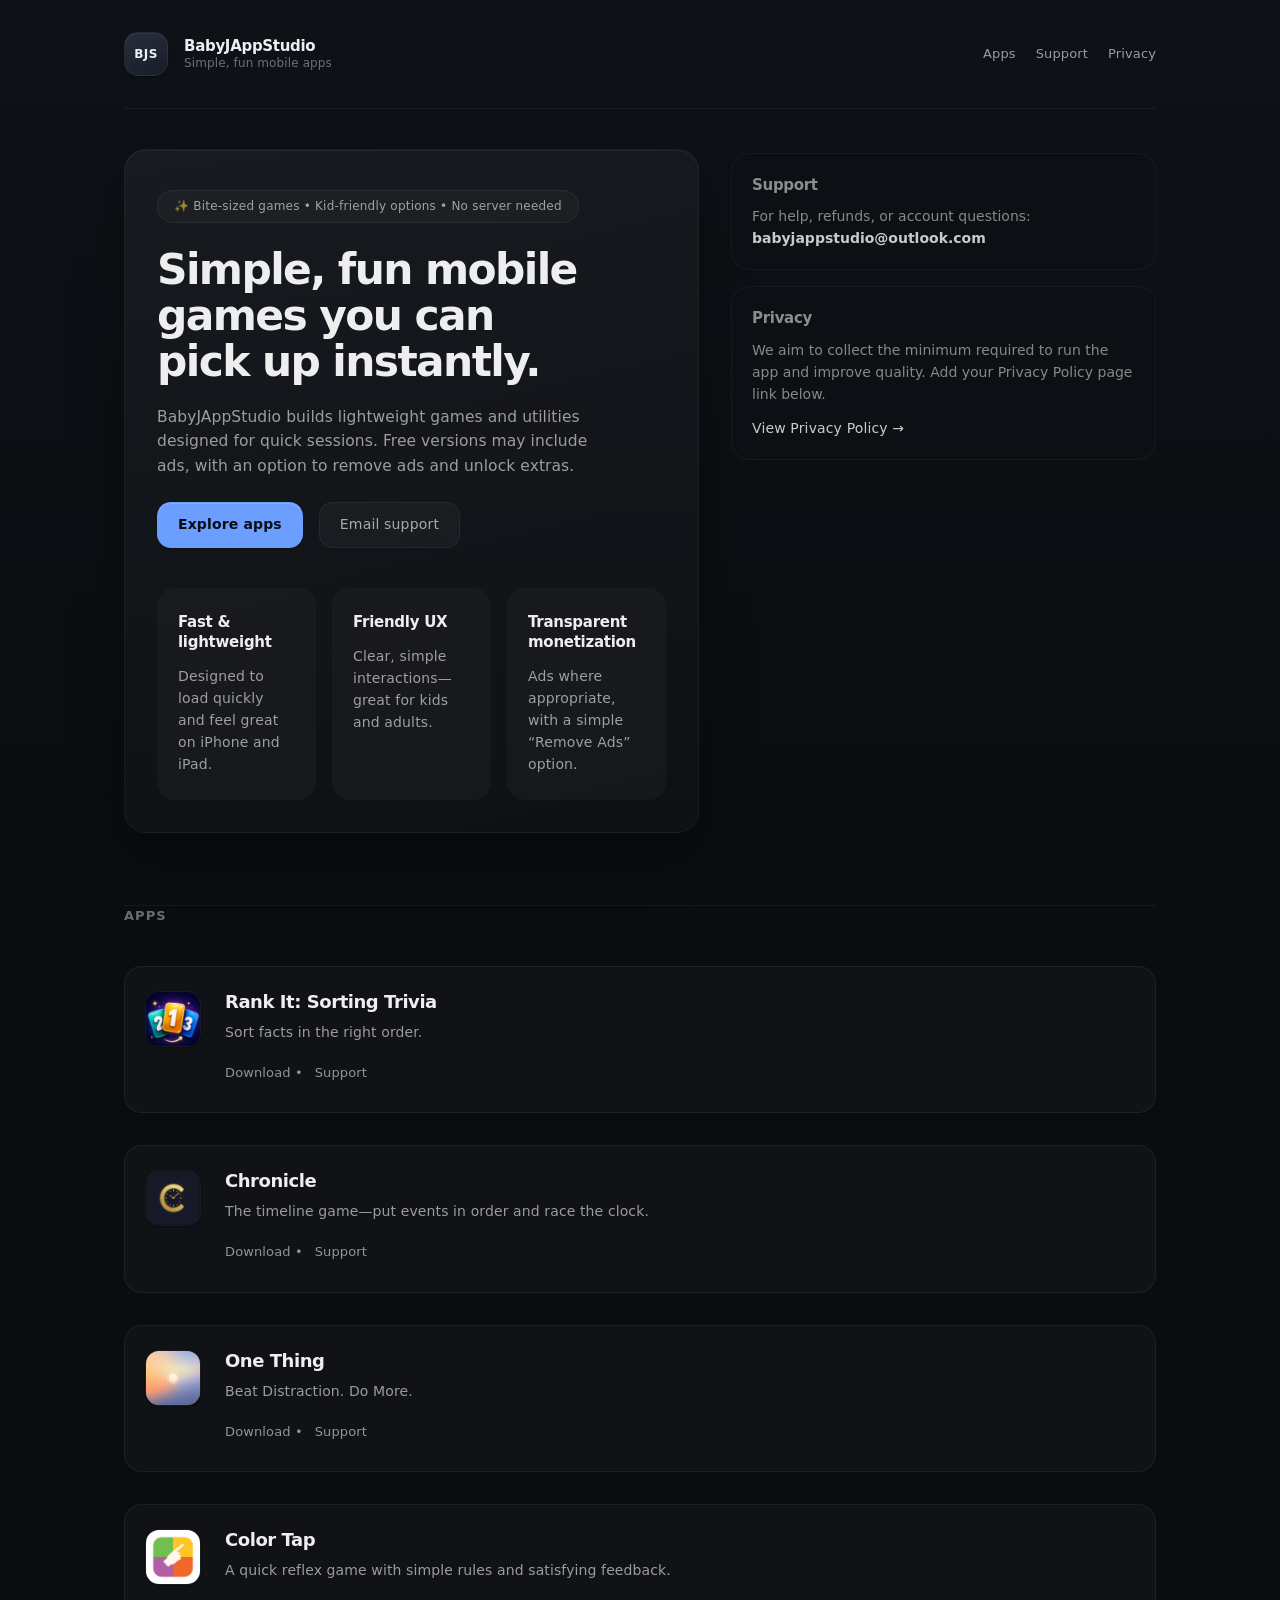
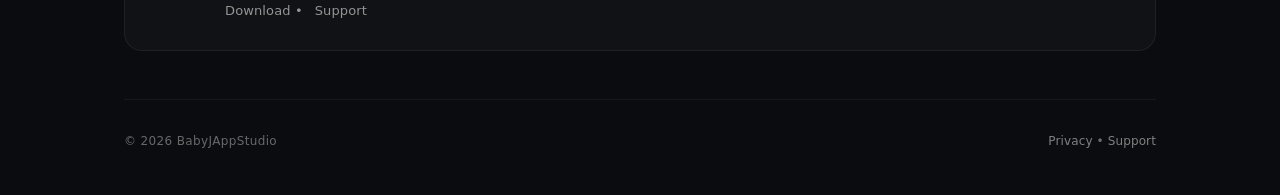
==== commit 57d3afc0: "Add "Rank It: Sorting Trivia" app: Include app link in index.html, update privacy.html, and create r" ====
--- a/index.html
+++ b/index.html
@@ -103,6 +103,18 @@
 
       <div class="app-list">
         <!-- Duplicate these blocks for each app -->
+        <a href="apps/rank-it.html" class="app-link" aria-label="Rank It: Sorting Trivia — view app and download">
+          <div class="app">
+            <img class="app-icon" src="assets/images/rankit_icon.png" alt="Rank It: Sorting Trivia app icon" />
+            <div>
+              <h3>Rank It: Sorting Trivia</h3>
+              <p>Sort facts in the right order.</p>
+              <div class="links">
+                Download <span>•</span> <a href="mailto:babyjappstudio@outlook.com">Support</a>
+              </div>
+            </div>
+          </div>
+        </a>
         <a href="apps/chronicle.html" class="app-link" aria-label="Chronicle — view app and download">
           <div class="app">
             <img class="app-icon" src="assets/images/chronicle-icon.png" alt="Chronicle app icon" />
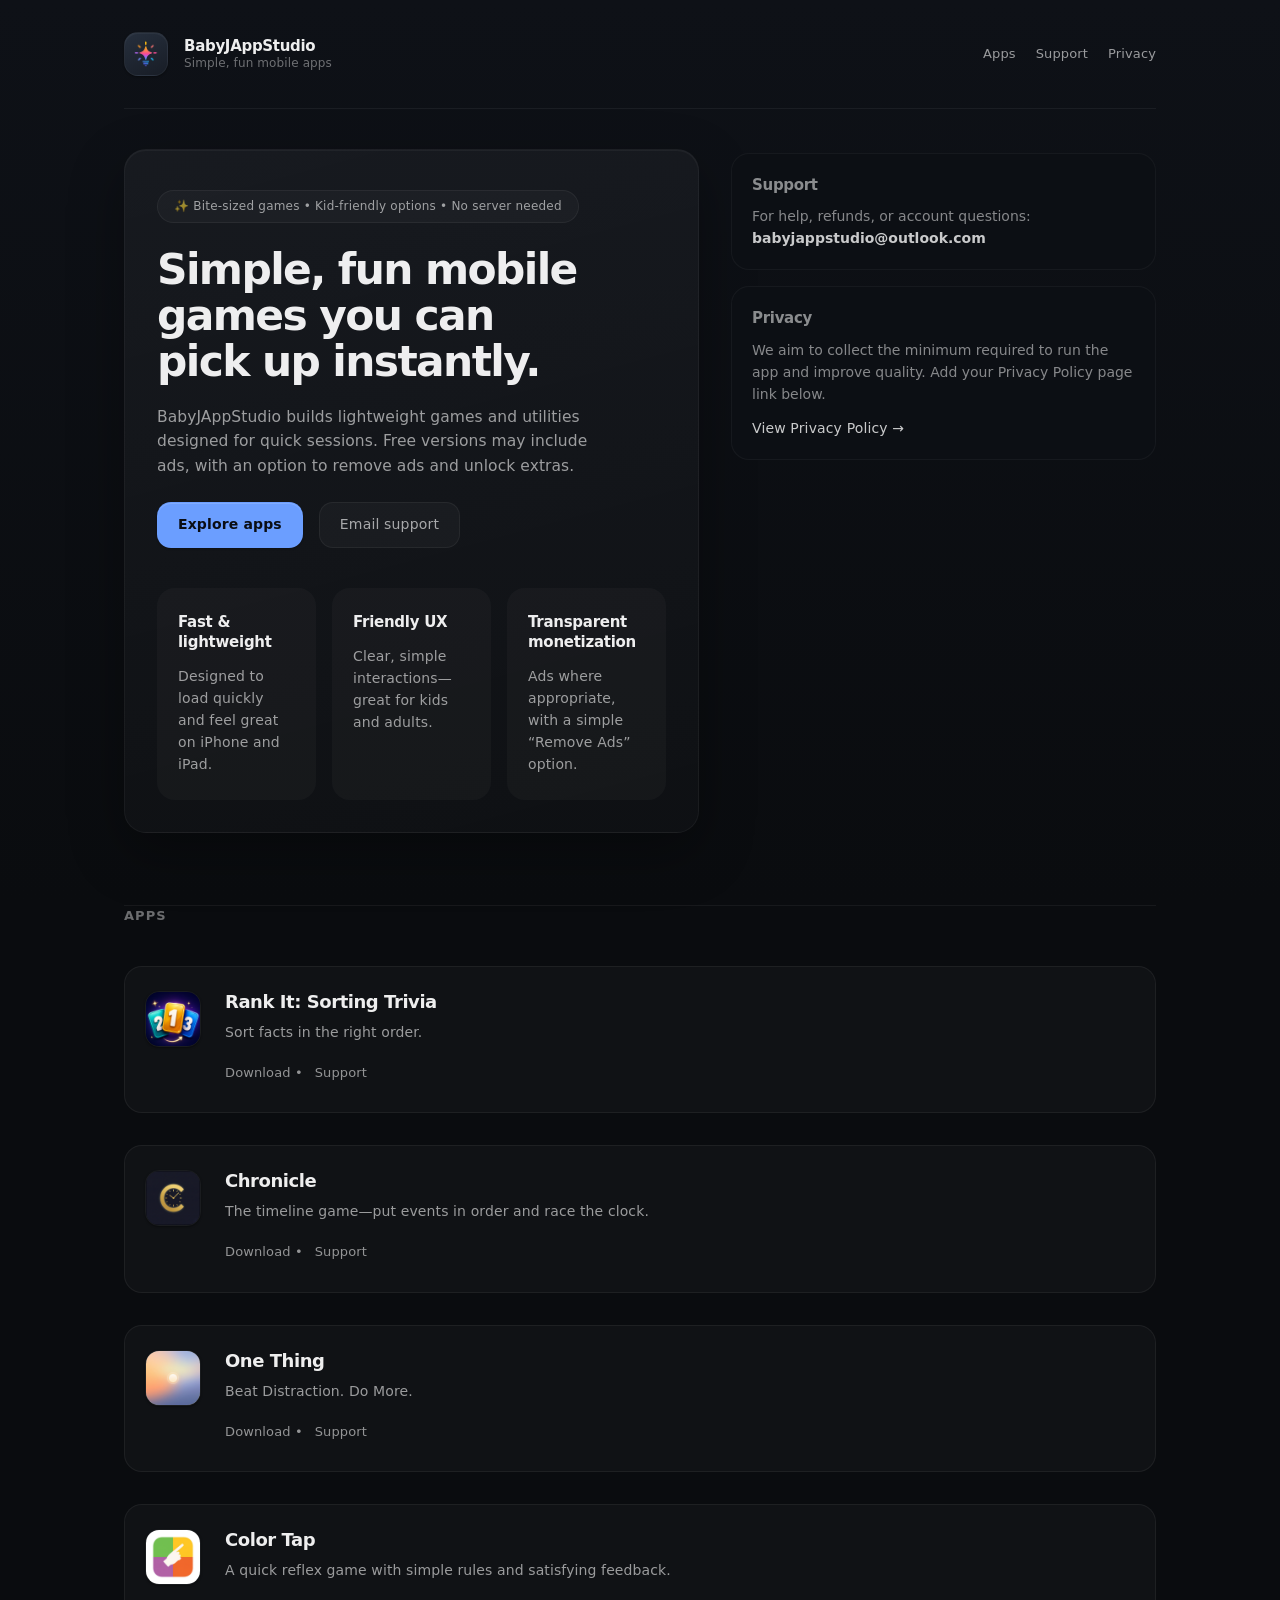
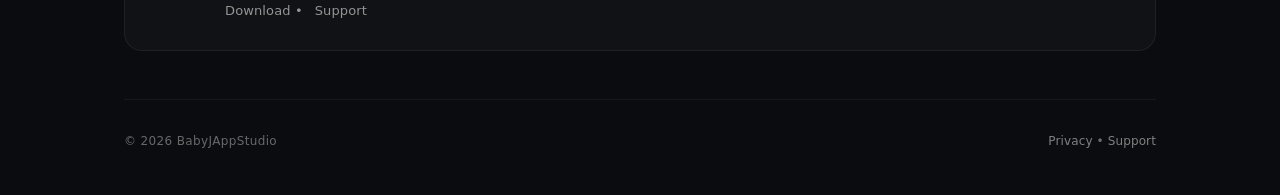
==== commit 79abd1f0: "Add favicon and app icons: Update HTML files to include favicon links and replace logo text with ima" ====
--- a/index.html
+++ b/index.html
@@ -22,6 +22,13 @@
   <meta property="og:description" content="Simple, fun iOS games and utilities." />
   <meta property="og:type" content="website" />
 
+  <link rel="icon" href="assets/images/logo/favicon.ico" sizes="any" />
+  <link rel="icon" type="image/png" href="assets/images/logo/favicon-32x32.png" sizes="32x32" />
+  <link rel="icon" type="image/png" href="assets/images/logo/favicon-16x16.png" sizes="16x16" />
+  <link rel="apple-touch-icon" href="assets/images/logo/apple-touch-icon.png" />
+  <link rel="manifest" href="site.webmanifest" />
+  <meta property="og:image" content="https://babyjappstudio.com/assets/images/logo/logo-full-800.png" />
+
   <link rel="stylesheet" href="site.css" />
 </head>
 
@@ -30,7 +37,7 @@
     <header>
 
       <a href="https://babyjappstudio.com/" class="brand">
-        <div class="logo">BJS</div>
+        <img class="logo" src="assets/images/logo/icon-64.png" srcset="assets/images/logo/icon-128.png 2x" width="44" height="44" alt="BabyJAppStudio" />
         <div>
           <div>BabyJAppStudio</div>
           <div class="small">Simple, fun mobile apps</div>
--- a/site.css
+++ b/site.css
@@ -150,6 +150,13 @@
   letter-spacing: 0.04em;
   color: var(--text);
   flex-shrink: 0;
+  object-fit: contain;
+  padding: 6px;
+  box-sizing: border-box;
+}
+
+img.logo {
+  display: block;
 }
 
 nav {
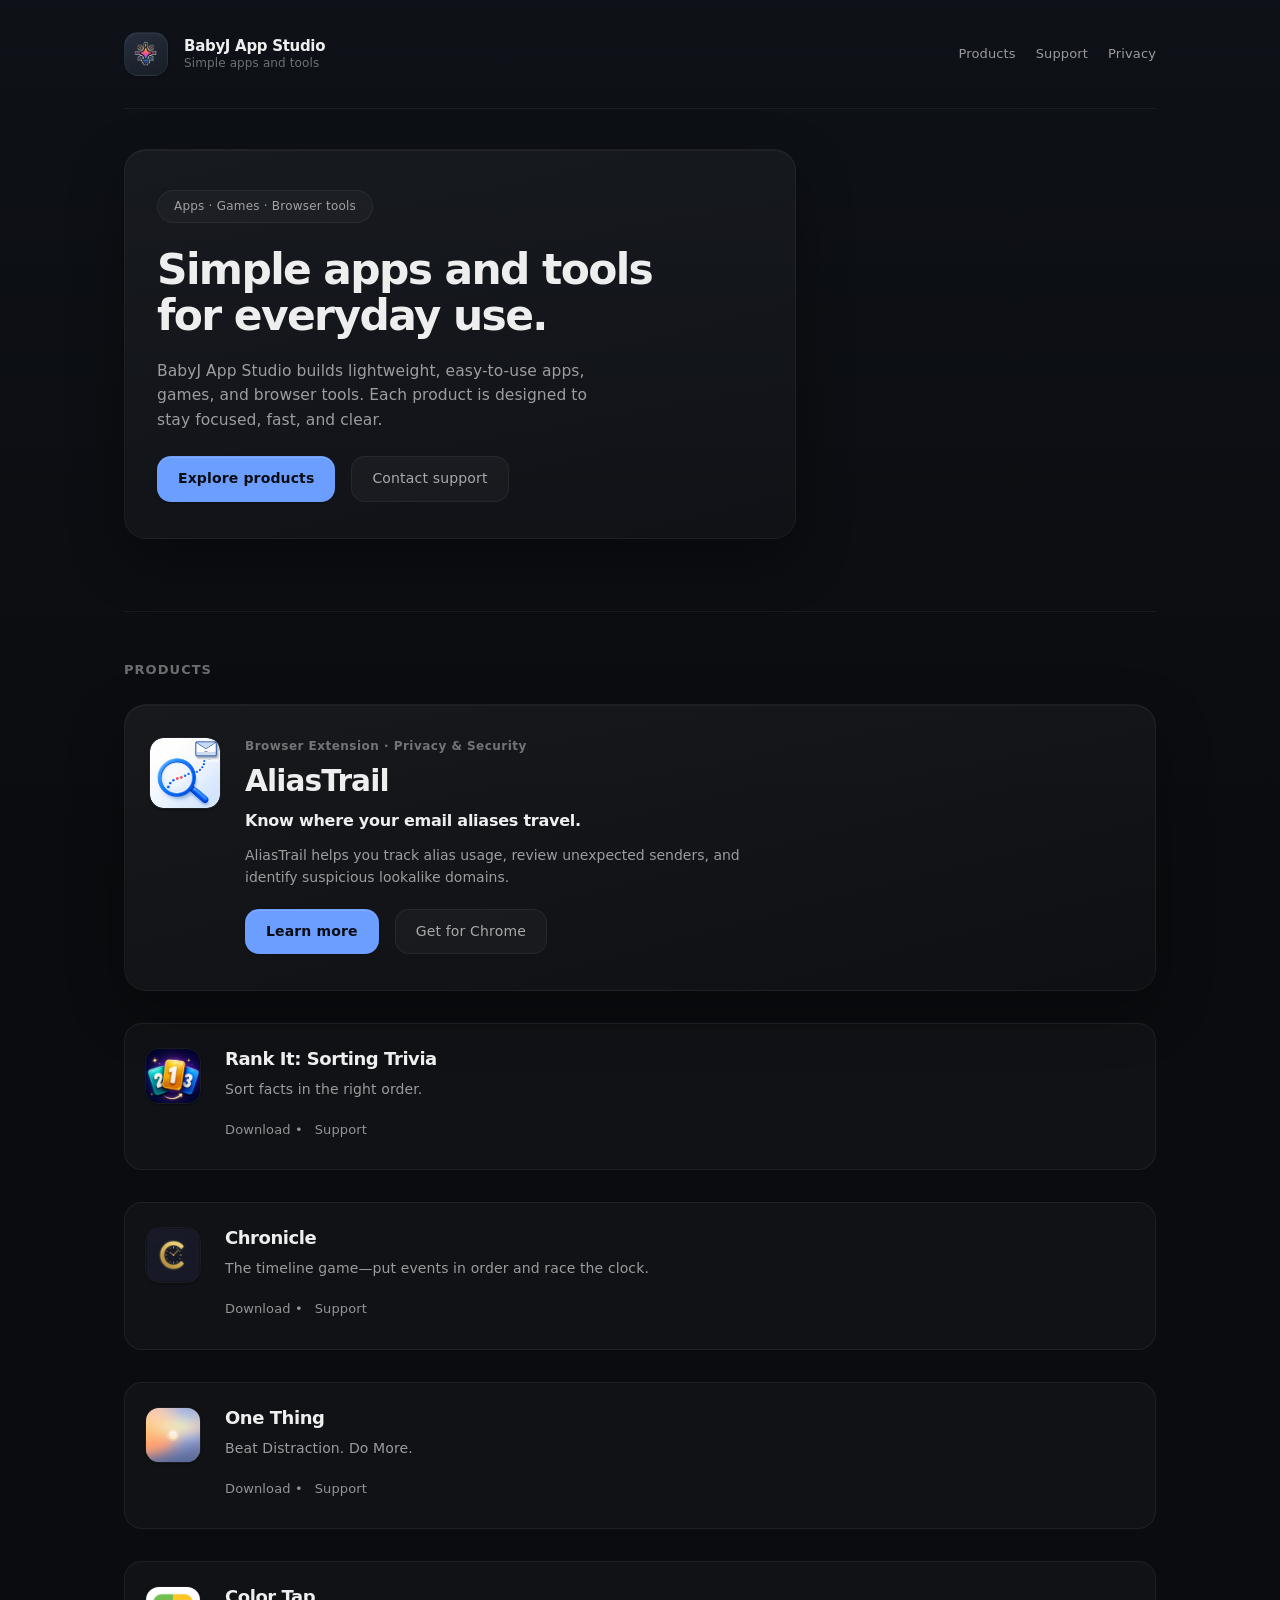
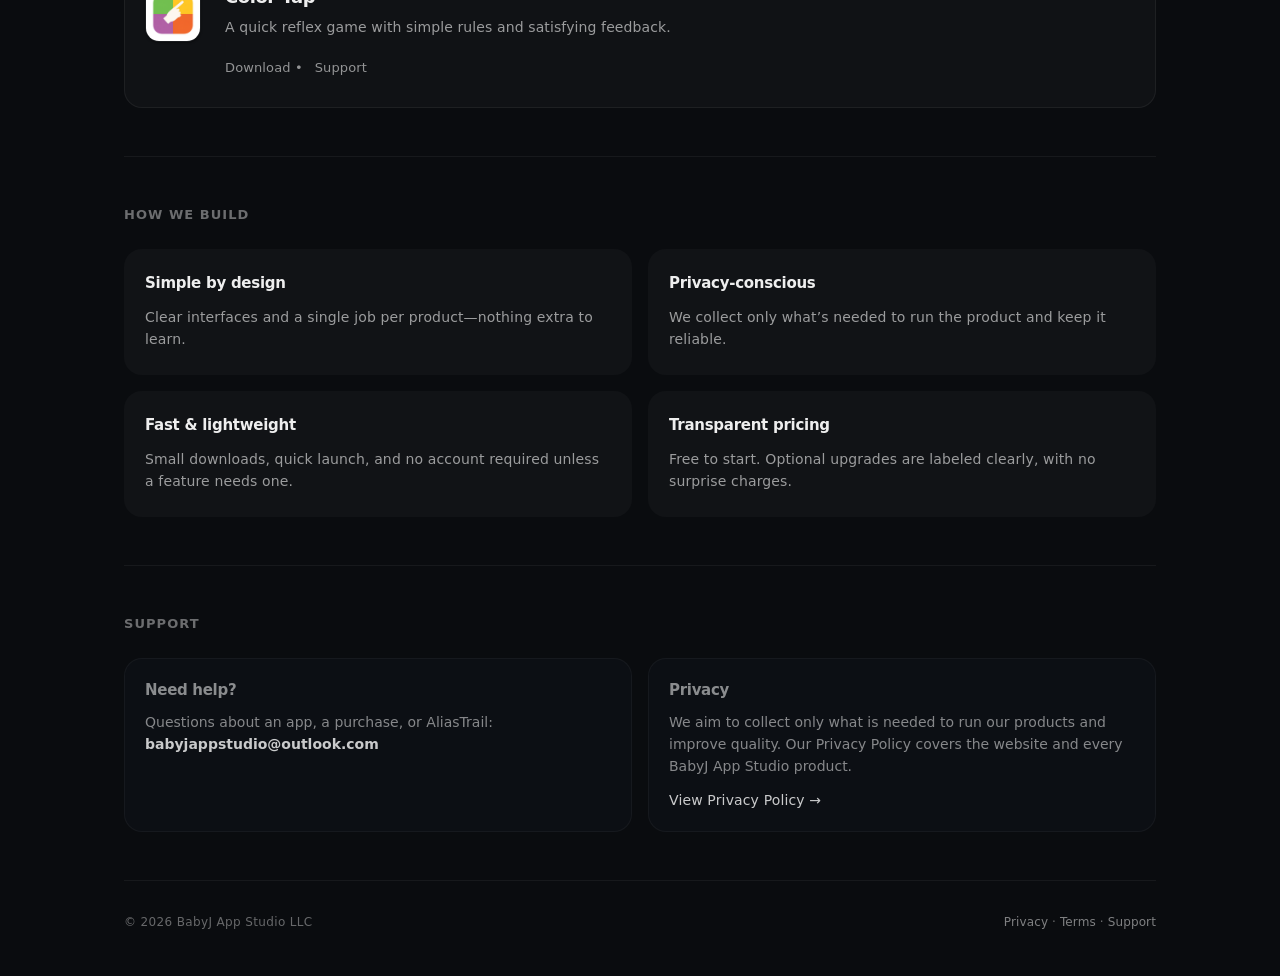
==== commit 541b29d0: "Update branding and content: Change "BabyJAppStudio" to "BabyJ App Studio" across multiple HTML file" ====
--- a/index.html
+++ b/index.html
@@ -13,13 +13,13 @@
   </script>
   <meta charset="utf-8" />
   <meta name="viewport" content="width=device-width, initial-scale=1" />
-  <title>BabyJAppStudio — Simple, fun mobile games</title>
+  <title>BabyJ App Studio — Simple apps and tools for everyday use</title>
   <meta name="description"
-    content="BabyJAppStudio builds simple, fun iOS games and utilities. Play, learn, and enjoy bite-sized experiences." />
+    content="BabyJ App Studio builds lightweight, easy-to-use apps, games, and browser tools." />
 
   <!-- Open Graph -->
-  <meta property="og:title" content="BabyJAppStudio — Simple, fun iOS games" />
-  <meta property="og:description" content="Simple, fun iOS games and utilities." />
+  <meta property="og:title" content="BabyJ App Studio — Simple apps and tools for everyday use" />
+  <meta property="og:description" content="Lightweight, easy-to-use apps, games, and browser tools." />
   <meta property="og:type" content="website" />
 
   <link rel="icon" href="assets/images/logo/favicon.ico" sizes="any" />
@@ -36,136 +36,162 @@
   <div class="container">
     <header>
 
-      <a href="https://babyjappstudio.com/" class="brand">
-        <img class="logo" src="assets/images/logo/icon-64.png" srcset="assets/images/logo/icon-128.png 2x" width="44" height="44" alt="BabyJAppStudio" />
+      <a href="/" class="brand">
+        <img class="logo" src="assets/images/logo/icon-64.png" srcset="assets/images/logo/icon-128.png 2x" width="44" height="44" alt="BabyJ App Studio" />
         <div>
-          <div>BabyJAppStudio</div>
-          <div class="small">Simple, fun mobile apps</div>
+          <div>BabyJ App Studio</div>
+          <div class="small">Simple apps and tools</div>
         </div>
       </a>
 
       <nav>
-        <a href="#apps">Apps</a>
-        <a href="mailto:babyjappstudio@outlook.com">Support</a>
-        <a href="https://babyjappstudio.com/privacy">Privacy</a>
+        <a href="#products">Products</a>
+        <a href="#support">Support</a>
+        <a href="/privacy">Privacy</a>
       </nav>
     </header>
 
     <main class="hero">
       <div class="hero-card">
-        <div class="pill">✨ Bite-sized games • Kid-friendly options • No server needed</div>
-        <h1>Simple, fun mobile games you can pick up instantly.</h1>
+        <div class="pill">Apps · Games · Browser tools</div>
+        <h1>Simple apps and tools for everyday use.</h1>
         <p class="subtitle">
-          BabyJAppStudio builds lightweight games and utilities designed for quick sessions.
-          Free versions may include ads, with an option to remove ads and unlock extras.
+          BabyJ App Studio builds lightweight, easy-to-use apps, games, and browser tools.
+          Each product is designed to stay focused, fast, and clear.
         </p>
 
         <div class="cta-row">
-          <!-- Replace with your App Store developer page or a specific app link -->
-          <a class="btn primary" href="#apps">Explore apps</a>
-          <a class="btn" href="mailto:babyjappstudio@outlook.com">Email support</a>
-        </div>
-
-        <div class="grid" aria-label="features">
-          <div class="feature">
-            <h3>Fast & lightweight</h3>
-            <p>Designed to load quickly and feel great on iPhone and iPad.</p>
-          </div>
-          <div class="feature">
-            <h3>Friendly UX</h3>
-            <p>Clear, simple interactions—great for kids and adults.</p>
-          </div>
-          <div class="feature">
-            <h3>Transparent monetization</h3>
-            <p>Ads where appropriate, with a simple “Remove Ads” option.</p>
-          </div>
-        </div>
-      </div>
-
-      <div class="side">
-        <div class="mini-card" id="support">
-          <h2>Support</h2>
+          <a class="btn primary" href="#products">Explore products</a>
+          <a class="btn" href="#support">Contact support</a>
+        </div>
+      </div>
+    </main>
+
+    <section class="apps" id="products">
+      <span id="apps" class="visually-hidden"></span>
+      <h2>Products</h2>
+
+      <article class="featured-product">
+        <img class="app-icon" src="assets/images/aliastrail/icon256.png" srcset="assets/images/aliastrail/icon128.png 128w, assets/images/aliastrail/icon256.png 256w" sizes="72px" alt="AliasTrail icon" />
+        <div>
+          <span class="product-kicker">Browser Extension · Privacy &amp; Security</span>
+          <h3>AliasTrail</h3>
+          <p class="featured-lead">Know where your email aliases travel.</p>
           <p>
-            For help, refunds, or account questions:
+            AliasTrail helps you track alias usage, review unexpected senders,
+            and identify suspicious lookalike domains.
+          </p>
+          <div class="cta-row">
+            <a class="btn primary" href="/aliastrail/">Learn more</a>
+            <a class="btn" href="/aliastrail/#get">Get for Chrome</a>
+          </div>
+        </div>
+      </article>
+
+      <div class="app-list">
+        <a href="apps/rank-it.html" class="app-link" aria-label="Rank It: Sorting Trivia — view app and download">
+          <div class="app">
+            <img class="app-icon" src="assets/images/rankit_icon.png" alt="Rank It: Sorting Trivia app icon" />
+            <div>
+              <h3>Rank It: Sorting Trivia</h3>
+              <p>Sort facts in the right order.</p>
+              <div class="links">
+                Download <span>•</span> <a href="mailto:babyjappstudio@outlook.com">Support</a>
+              </div>
+            </div>
+          </div>
+        </a>
+        <a href="apps/chronicle.html" class="app-link" aria-label="Chronicle — view app and download">
+          <div class="app">
+            <img class="app-icon" src="assets/images/chronicle-icon.png" alt="Chronicle app icon" />
+            <div>
+              <h3>Chronicle</h3>
+              <p>The timeline game—put events in order and race the clock.</p>
+              <div class="links">
+                Download <span>•</span> <a href="mailto:babyjappstudio@outlook.com">Support</a>
+              </div>
+            </div>
+          </div>
+        </a>
+        <a href="apps/one-thing.html" class="app-link" aria-label="One Thing — view app and download">
+          <div class="app">
+            <img class="app-icon" src="assets/images/one-thing.png" alt="One Thing app icon" />
+            <div>
+              <h3>One Thing</h3>
+              <p>Beat Distraction. Do More.</p>
+              <div class="links">
+                Download <span>•</span> <a href="mailto:babyjappstudio@outlook.com">Support</a>
+              </div>
+            </div>
+          </div>
+        </a>
+        <a href="apps/color-tap.html" class="app-link" aria-label="Color Tap — view app and download">
+          <div class="app">
+            <img class="app-icon" src="assets/images/color-tap-icon.png" alt="Color Tap app icon" />
+            <div>
+              <h3>Color Tap</h3>
+              <p>A quick reflex game with simple rules and satisfying feedback.</p>
+              <div class="links">
+                Download <span>•</span> <a href="mailto:babyjappstudio@outlook.com">Support</a>
+              </div>
+            </div>
+          </div>
+        </a>
+      </div>
+    </section>
+
+    <section class="values" id="how-we-build">
+      <h2 class="section-title">How we build</h2>
+      <div class="grid grid-4" aria-label="company values">
+        <div class="feature">
+          <h3>Simple by design</h3>
+          <p>Clear interfaces and a single job per product—nothing extra to learn.</p>
+        </div>
+        <div class="feature">
+          <h3>Privacy-conscious</h3>
+          <p>We collect only what’s needed to run the product and keep it reliable.</p>
+        </div>
+        <div class="feature">
+          <h3>Fast &amp; lightweight</h3>
+          <p>Small downloads, quick launch, and no account required unless a feature needs one.</p>
+        </div>
+        <div class="feature">
+          <h3>Transparent pricing</h3>
+          <p>Free to start. Optional upgrades are labeled clearly, with no surprise charges.</p>
+        </div>
+      </div>
+    </section>
+
+    <section class="support-section" id="support">
+      <h2 class="section-title">Support</h2>
+      <div class="support-grid">
+        <div class="mini-card">
+          <h2>Need help?</h2>
+          <p>
+            Questions about an app, a purchase, or AliasTrail:
             <br />
             <a href="mailto:babyjappstudio@outlook.com"><strong>babyjappstudio@outlook.com</strong></a>
           </p>
         </div>
-
         <div class="mini-card" id="privacy">
           <h2>Privacy</h2>
           <p>
-            We aim to collect the minimum required to run the app and improve quality.
-            Add your Privacy Policy page link below.
+            We aim to collect only what is needed to run our products and improve quality.
+            Our Privacy Policy covers the website and every BabyJ App Studio product.
           </p>
           <p class="small">
-            <a href="https://babyjappstudio.com/privacy">View Privacy Policy →</a>
-          </p>
-        </div>
-      </div>
-    </main>
-
-    <section class="apps" id="apps">
-      <h2>Apps</h2>
-
-      <div class="app-list">
-        <!-- Duplicate these blocks for each app -->
-        <a href="apps/rank-it.html" class="app-link" aria-label="Rank It: Sorting Trivia — view app and download">
-          <div class="app">
-            <img class="app-icon" src="assets/images/rankit_icon.png" alt="Rank It: Sorting Trivia app icon" />
-            <div>
-              <h3>Rank It: Sorting Trivia</h3>
-              <p>Sort facts in the right order.</p>
-              <div class="links">
-                Download <span>•</span> <a href="mailto:babyjappstudio@outlook.com">Support</a>
-              </div>
-            </div>
-          </div>
-        </a>
-        <a href="apps/chronicle.html" class="app-link" aria-label="Chronicle — view app and download">
-          <div class="app">
-            <img class="app-icon" src="assets/images/chronicle-icon.png" alt="Chronicle app icon" />
-            <div>
-              <h3>Chronicle</h3>
-              <p>The timeline game—put events in order and race the clock.</p>
-              <div class="links">
-                Download <span>•</span> <a href="mailto:babyjappstudio@outlook.com">Support</a>
-              </div>
-            </div>
-          </div>
-        </a>
-        <a href="apps/one-thing.html" class="app-link" aria-label="One Thing — view app and download">
-          <div class="app">
-            <img class="app-icon" src="assets/images/one-thing.png" alt="One Thing app icon" />
-            <div>
-              <h3>One Thing</h3>
-              <p>Beat Distraction. Do More.</p>
-              <div class="links">
-                Download <span>•</span> <a href="mailto:babyjappstudio@outlook.com">Support</a>
-              </div>
-            </div>
-          </div>
-        </a>
-        <a href="apps/color-tap.html" class="app-link" aria-label="Color Tap — view app and download">
-          <div class="app">
-            <img class="app-icon" src="assets/images/color-tap-icon.png" alt="Color Tap app icon" />
-            <div>
-              <h3>Color Tap</h3>
-              <p>A quick reflex game with simple rules and satisfying feedback.</p>
-              <div class="links">
-                Download <span>•</span> <a href="mailto:babyjappstudio@outlook.com">Support</a>
-              </div>
-            </div>
-          </div>
-        </a>
+            <a href="/privacy">View Privacy Policy →</a>
+          </p>
+        </div>
       </div>
     </section>
 
     <footer>
-      <div>© <span id="year"></span> BabyJAppStudio</div>
+      <div>© <span id="year"></span> BabyJ App Studio LLC</div>
       <div class="small">
-        <a href="https://babyjappstudio.com/privacy">Privacy</a> •
-        <a href="mailto:babyjappstudio@outlook.com">Support</a>
+        <a href="/privacy">Privacy</a> ·
+        <a href="/terms">Terms</a> ·
+        <a href="#support">Support</a>
       </div>
     </footer>
   </div>
@@ -175,4 +201,4 @@
   </script>
 </body>
 
-</html>+</html>
--- a/site.css
+++ b/site.css
@@ -1,4 +1,4 @@
-/* BabyJAppStudio — shared minimal dark theme */
+/* BabyJ App Studio — shared minimal dark theme */
 
 :root {
   --bg-base: #0a0c0f;
@@ -184,24 +184,20 @@
 /* Home — hero */
 
 main.hero {
-  flex: 1;
-  display: grid;
-  grid-template-columns: 1.15fr 0.85fr;
-  gap: var(--space-8);
-  align-items: start;
+  flex: 0 0 auto;
+  display: block;
   padding: var(--space-10) 0 var(--space-6);
 }
 
 @media (max-width: 860px) {
   main.hero {
-    grid-template-columns: 1fr;
-    gap: var(--space-6);
     padding-top: var(--space-8);
   }
 }
 
 .hero-card {
   /* Slightly elevated surface only—stays close to page tone so no “second background” seam */
+  max-width: 42rem;
   background: linear-gradient(
     165deg,
     rgba(255, 255, 255, 0.045) 0%,
@@ -242,7 +238,7 @@
   line-height: 1.08;
   letter-spacing: -0.038em;
   font-weight: 650;
-  max-width: 18ch;
+  max-width: 22ch;
   text-wrap: balance;
 }
 
@@ -318,8 +314,13 @@
   margin-top: var(--space-10);
 }
 
+.grid-4 {
+  grid-template-columns: repeat(2, 1fr);
+}
+
 @media (max-width: 860px) {
-  .grid {
+  .grid,
+  .grid-4 {
     grid-template-columns: 1fr;
     gap: var(--space-3);
     margin-top: var(--space-8);
@@ -403,13 +404,25 @@
   color: var(--accent);
 }
 
-/* Apps section */
-
-section.apps {
+/* Section titles */
+
+.section-title {
+  margin: 0 0 var(--space-6);
+  font-size: 13px;
+  font-weight: 600;
+  letter-spacing: 0.08em;
+  text-transform: uppercase;
+  color: var(--text-tertiary);
+}
+
+/* Apps / products section */
+
+section.apps,
+section.values,
+section.support-section {
   margin-top: var(--space-12);
-  padding-top: 0;
+  padding-top: var(--space-12);
   background: transparent;
-  /* Subtle separation from hero without a different section fill */
   border-top: 1px solid var(--border-hairline);
 }
 
@@ -420,6 +433,87 @@
   letter-spacing: 0.08em;
   text-transform: uppercase;
   color: var(--text-tertiary);
+}
+
+.product-kicker {
+  display: block;
+  margin: 0 0 var(--space-2);
+  color: var(--text-tertiary);
+  font-size: 12px;
+  font-weight: 600;
+  letter-spacing: 0.04em;
+}
+
+.featured-product {
+  display: grid;
+  grid-template-columns: auto 1fr;
+  gap: var(--space-6);
+  align-items: start;
+  margin-bottom: var(--space-4);
+  padding: var(--space-8) var(--space-6);
+  border: 1px solid var(--border);
+  border-radius: var(--radius-xl);
+  background: linear-gradient(
+    165deg,
+    rgba(255, 255, 255, 0.05) 0%,
+    rgba(255, 255, 255, 0.02) 100%
+  );
+  box-shadow: var(--shadow-md), var(--shadow-inset-top);
+}
+
+@media (max-width: 640px) {
+  .featured-product {
+    grid-template-columns: 1fr;
+    padding: var(--space-6);
+  }
+}
+
+.featured-product .app-icon {
+  width: 72px;
+  height: 72px;
+  object-fit: cover;
+}
+
+.featured-product h3 {
+  margin: 0 0 var(--space-3);
+  font-size: clamp(1.45rem, 2.6vw, 1.85rem);
+  font-weight: 650;
+  letter-spacing: -0.03em;
+  line-height: 1.15;
+}
+
+.featured-product .featured-lead {
+  margin: 0 0 var(--space-3);
+  color: var(--text);
+  font-size: 16px;
+  font-weight: 550;
+  letter-spacing: -0.015em;
+  line-height: 1.4;
+}
+
+.featured-product p {
+  margin: 0 0 var(--space-5);
+  color: var(--text-secondary);
+  font-size: 14px;
+  line-height: 1.58;
+  max-width: 58ch;
+}
+
+.values .grid,
+.support-section .grid {
+  margin-top: 0;
+}
+
+.support-grid {
+  display: grid;
+  grid-template-columns: 1fr 1fr;
+  gap: var(--space-4);
+}
+
+@media (max-width: 720px) {
+  .support-grid {
+    grid-template-columns: 1fr;
+  }
 }
 
 .app-list {
@@ -551,7 +645,11 @@
   letter-spacing: 0.01em;
 }
 
-section {
+section,
+#get,
+#support,
+#products,
+#privacy {
   scroll-margin-top: 88px;
 }
 
@@ -673,6 +771,239 @@
   color: var(--text-tertiary);
   font-size: 14px;
   font-style: italic;
+}
+
+.visually-hidden {
+  position: absolute;
+  width: 1px;
+  height: 1px;
+  padding: 0;
+  margin: -1px;
+  overflow: hidden;
+  clip: rect(0, 0, 0, 0);
+  white-space: nowrap;
+  border: 0;
+}
+
+/* Product landing (AliasTrail) */
+
+.byline {
+  margin: 0 0 var(--space-4);
+  color: var(--text-tertiary);
+  font-size: 13px;
+  font-weight: 500;
+  letter-spacing: 0.01em;
+}
+
+.byline a {
+  color: var(--text-secondary);
+  text-decoration: none;
+  border-bottom: 1px solid transparent;
+}
+
+.byline a:hover {
+  color: var(--accent);
+  border-bottom-color: rgba(107, 158, 255, 0.35);
+  text-decoration: none;
+}
+
+.steps {
+  display: grid;
+  grid-template-columns: repeat(3, 1fr);
+  gap: var(--space-4);
+}
+
+@media (max-width: 800px) {
+  .steps {
+    grid-template-columns: 1fr;
+  }
+}
+
+.step {
+  padding: var(--space-5);
+  border: 1px solid var(--border-hairline);
+  border-radius: var(--radius-lg);
+  background: rgba(255, 255, 255, 0.028);
+}
+
+.step-num {
+  display: inline-flex;
+  align-items: center;
+  justify-content: center;
+  width: 24px;
+  height: 24px;
+  margin-bottom: var(--space-3);
+  border-radius: var(--radius-pill);
+  background: var(--accent-dim);
+  color: var(--accent);
+  font-size: 12px;
+  font-weight: 650;
+}
+
+.step h3 {
+  margin: 0 0 var(--space-2);
+  font-size: 16px;
+  font-weight: 650;
+  letter-spacing: -0.02em;
+}
+
+.step p {
+  margin: 0;
+  color: var(--text-secondary);
+  font-size: 14px;
+  line-height: 1.58;
+}
+
+.plan-grid {
+  display: grid;
+  grid-template-columns: 1fr 1fr;
+  gap: var(--space-4);
+}
+
+@media (max-width: 720px) {
+  .plan-grid {
+    grid-template-columns: 1fr;
+  }
+}
+
+.plan {
+  padding: var(--space-6);
+  border: 1px solid var(--border-hairline);
+  border-radius: var(--radius-lg);
+  background: rgba(255, 255, 255, 0.028);
+}
+
+.plan.plan-pro {
+  border-color: var(--border);
+  background: linear-gradient(
+    165deg,
+    rgba(107, 158, 255, 0.08) 0%,
+    rgba(255, 255, 255, 0.02) 100%
+  );
+}
+
+.plan h3 {
+  margin: 0 0 var(--space-2);
+  font-size: 18px;
+  font-weight: 650;
+  letter-spacing: -0.02em;
+}
+
+.plan .plan-note {
+  margin: 0 0 var(--space-4);
+  color: var(--text-tertiary);
+  font-size: 13px;
+}
+
+.plan ul {
+  margin: 0;
+  padding-left: 1.15rem;
+  color: var(--text-secondary);
+  font-size: 14px;
+  line-height: 1.6;
+}
+
+.plan li {
+  margin-bottom: var(--space-2);
+}
+
+.plan li:last-child {
+  margin-bottom: 0;
+}
+
+.shot-grid {
+  display: grid;
+  grid-template-columns: 1fr 1fr;
+  gap: var(--space-4);
+}
+
+@media (max-width: 720px) {
+  .shot-grid {
+    grid-template-columns: 1fr;
+  }
+}
+
+.shot {
+  min-height: 220px;
+  padding: var(--space-5);
+  border: 1px solid var(--border-hairline);
+  border-radius: var(--radius-lg);
+  background: var(--surface-subtle);
+}
+
+.shot-label {
+  margin: 0 0 var(--space-4);
+  color: var(--text-tertiary);
+  font-size: 12px;
+  font-weight: 600;
+  letter-spacing: 0.06em;
+  text-transform: uppercase;
+}
+
+.shot-frame {
+  min-height: 150px;
+  padding: var(--space-4);
+  border: 1px solid var(--border);
+  border-radius: var(--radius-md);
+  background: rgba(255, 255, 255, 0.03);
+}
+
+.shot-line {
+  height: 10px;
+  margin-bottom: 10px;
+  border-radius: var(--radius-pill);
+  background: rgba(255, 255, 255, 0.08);
+}
+
+.shot-line.wide {
+  width: 72%;
+}
+
+.shot-line.mid {
+  width: 54%;
+}
+
+.shot-line.short {
+  width: 38%;
+}
+
+.shot-chip {
+  display: inline-flex;
+  margin-top: var(--space-2);
+  padding: 5px 10px;
+  border-radius: var(--radius-pill);
+  background: var(--accent-dim);
+  color: var(--accent);
+  font-size: 11px;
+  font-weight: 600;
+  letter-spacing: 0.02em;
+}
+
+.legal-note {
+  margin: var(--space-4) 0 0;
+  color: var(--text-tertiary);
+  font-size: 13px;
+  line-height: 1.55;
+}
+
+.app-page .feature-grid {
+  display: grid;
+  grid-template-columns: 1fr 1fr;
+  gap: var(--space-4);
+}
+
+@media (max-width: 720px) {
+  .app-page .feature-grid {
+    grid-template-columns: 1fr;
+  }
+}
+
+.app-page .feature-grid .feature {
+  margin: 0;
+}
+
+.app-page .feature h3 {
+  font-size: 16px;
 }
 
 /* App detail page (color-tap) */
@@ -853,7 +1184,10 @@
   .feature,
   .app,
   .brand,
-  .mini-card {
+  .mini-card,
+  .featured-product,
+  .step,
+  .plan {
     transition: none;
   }
 
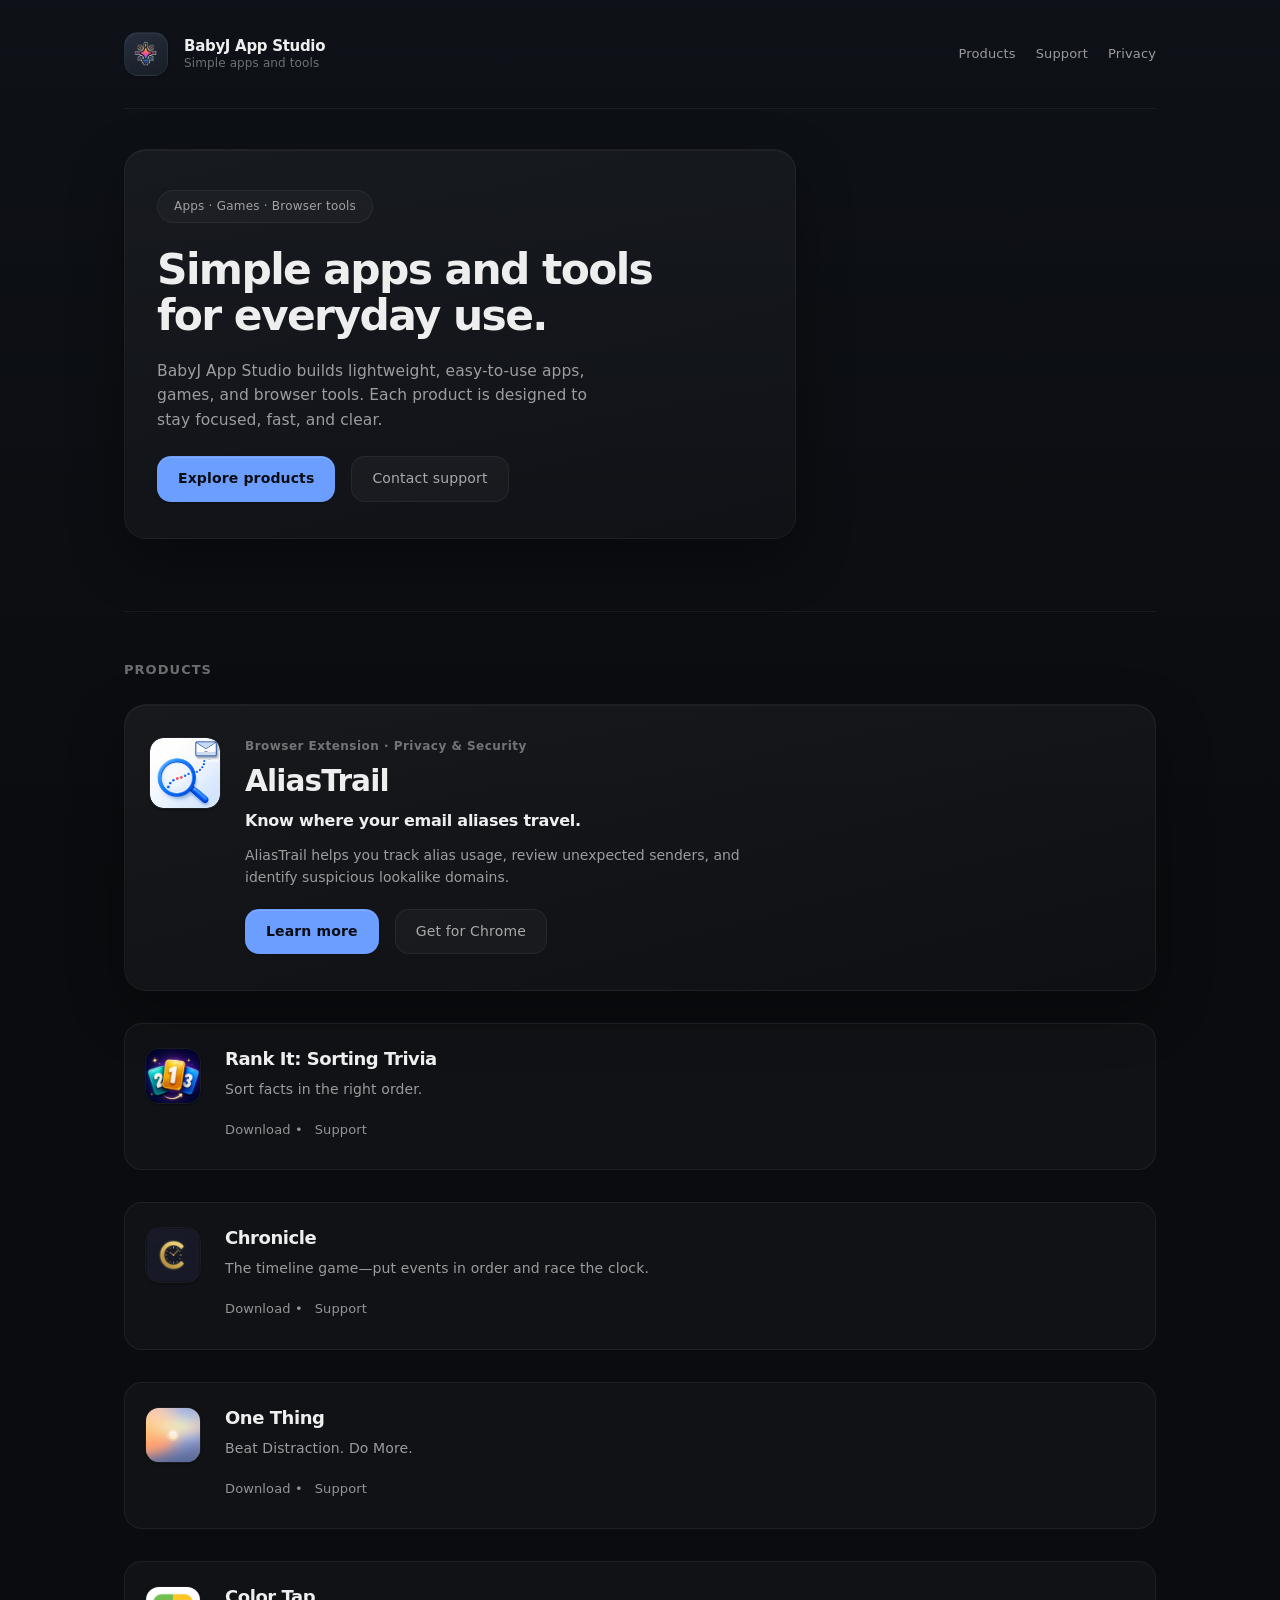
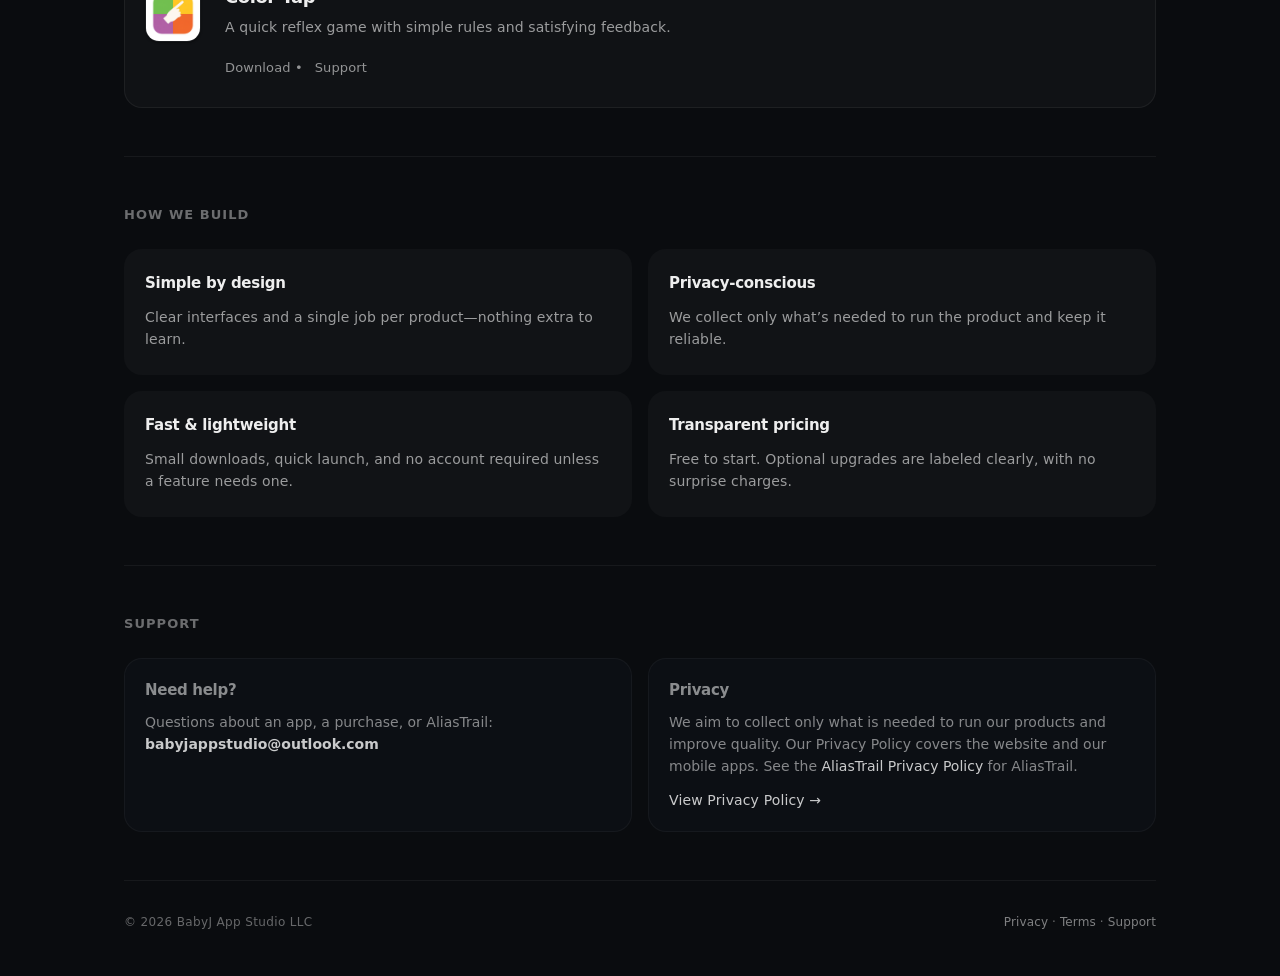
==== commit 1859e262: "Add privacy policy redirects and update links: Create a new _redirects file for AliasTrail privacy p" ====
--- a/index.html
+++ b/index.html
@@ -177,7 +177,8 @@
           <h2>Privacy</h2>
           <p>
             We aim to collect only what is needed to run our products and improve quality.
-            Our Privacy Policy covers the website and every BabyJ App Studio product.
+            Our Privacy Policy covers the website and our mobile apps.
+            See the <a href="https://portal.aliastrail.com/privacy">AliasTrail Privacy Policy</a> for AliasTrail.
           </p>
           <p class="small">
             <a href="/privacy">View Privacy Policy →</a>
--- a/site.css
+++ b/site.css
@@ -725,7 +725,8 @@
   margin-top: var(--space-12);
 }
 
-.content-card ul {
+.content-card ul,
+.content-card ol {
   margin: 0 0 var(--space-6);
   padding-left: 1.25rem;
   color: rgba(255, 255, 255, 0.56);
@@ -756,6 +757,35 @@
 
 .content-card a:hover {
   color: #8cb4ff;
+}
+
+.content-card a.btn,
+.content-card a.btn:hover {
+  color: var(--accent-on-accent);
+  text-decoration: none;
+}
+
+.delete-account-identity {
+  display: flex;
+  align-items: center;
+  gap: var(--space-4);
+  margin-bottom: var(--space-6);
+}
+
+.delete-account-identity .app-icon {
+  width: 56px;
+  height: 56px;
+}
+
+.delete-account-identity .byline {
+  margin-bottom: 2px;
+}
+
+.delete-account-identity strong {
+  display: block;
+  font-size: 1.05rem;
+  letter-spacing: -0.02em;
+  line-height: 1.2;
 }
 
 .content-card strong {
